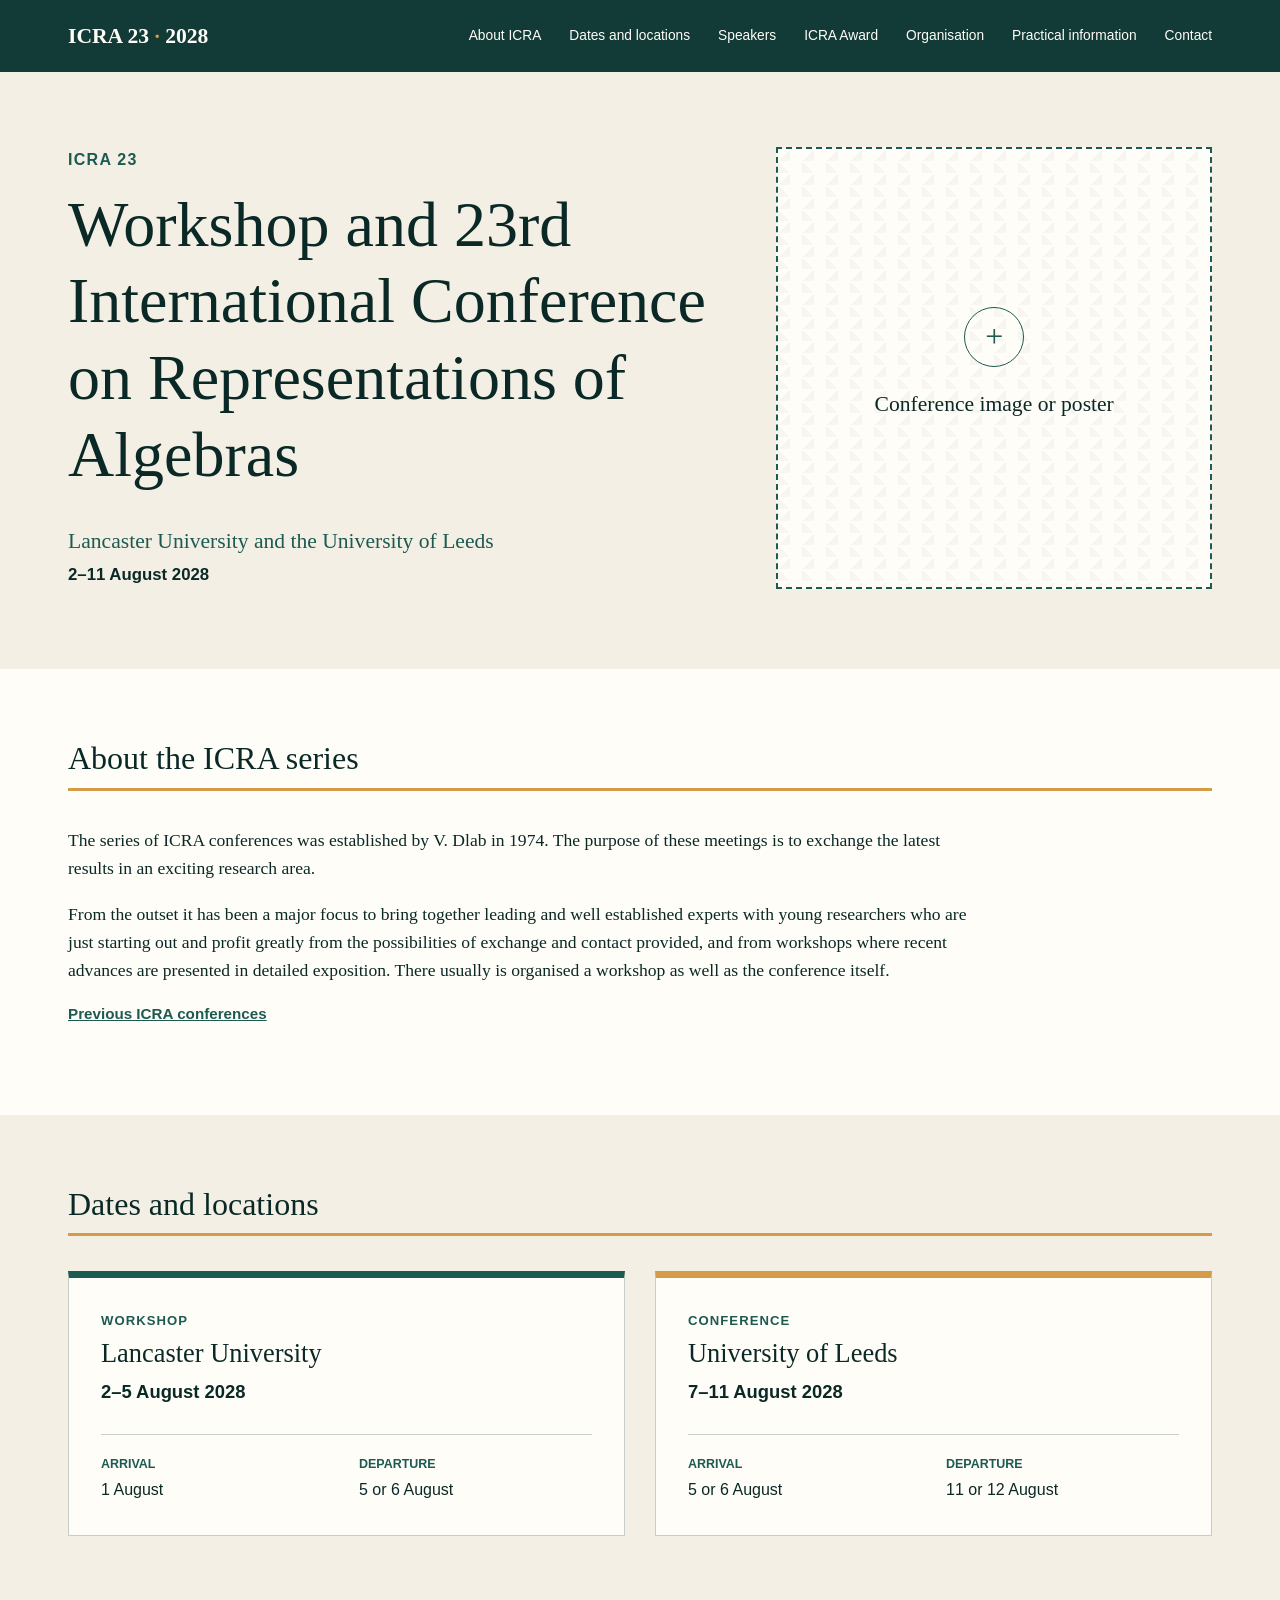
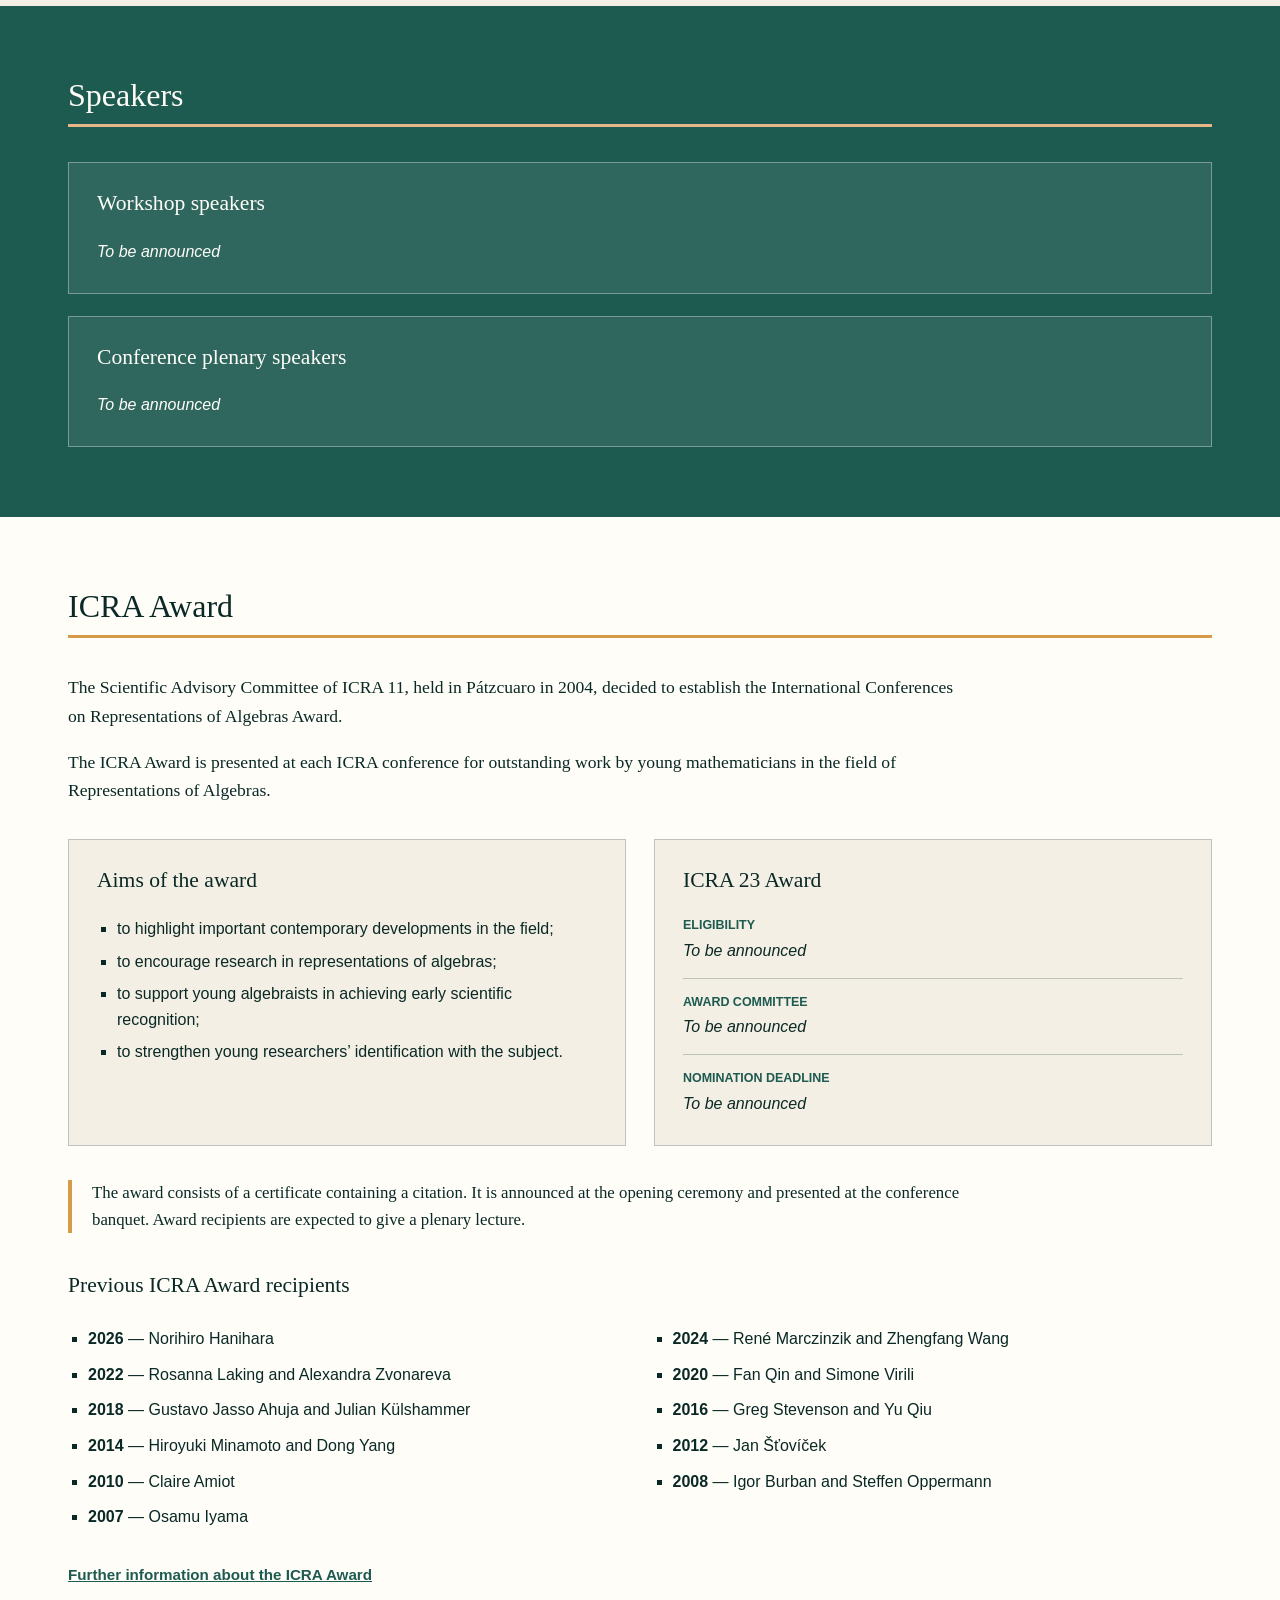
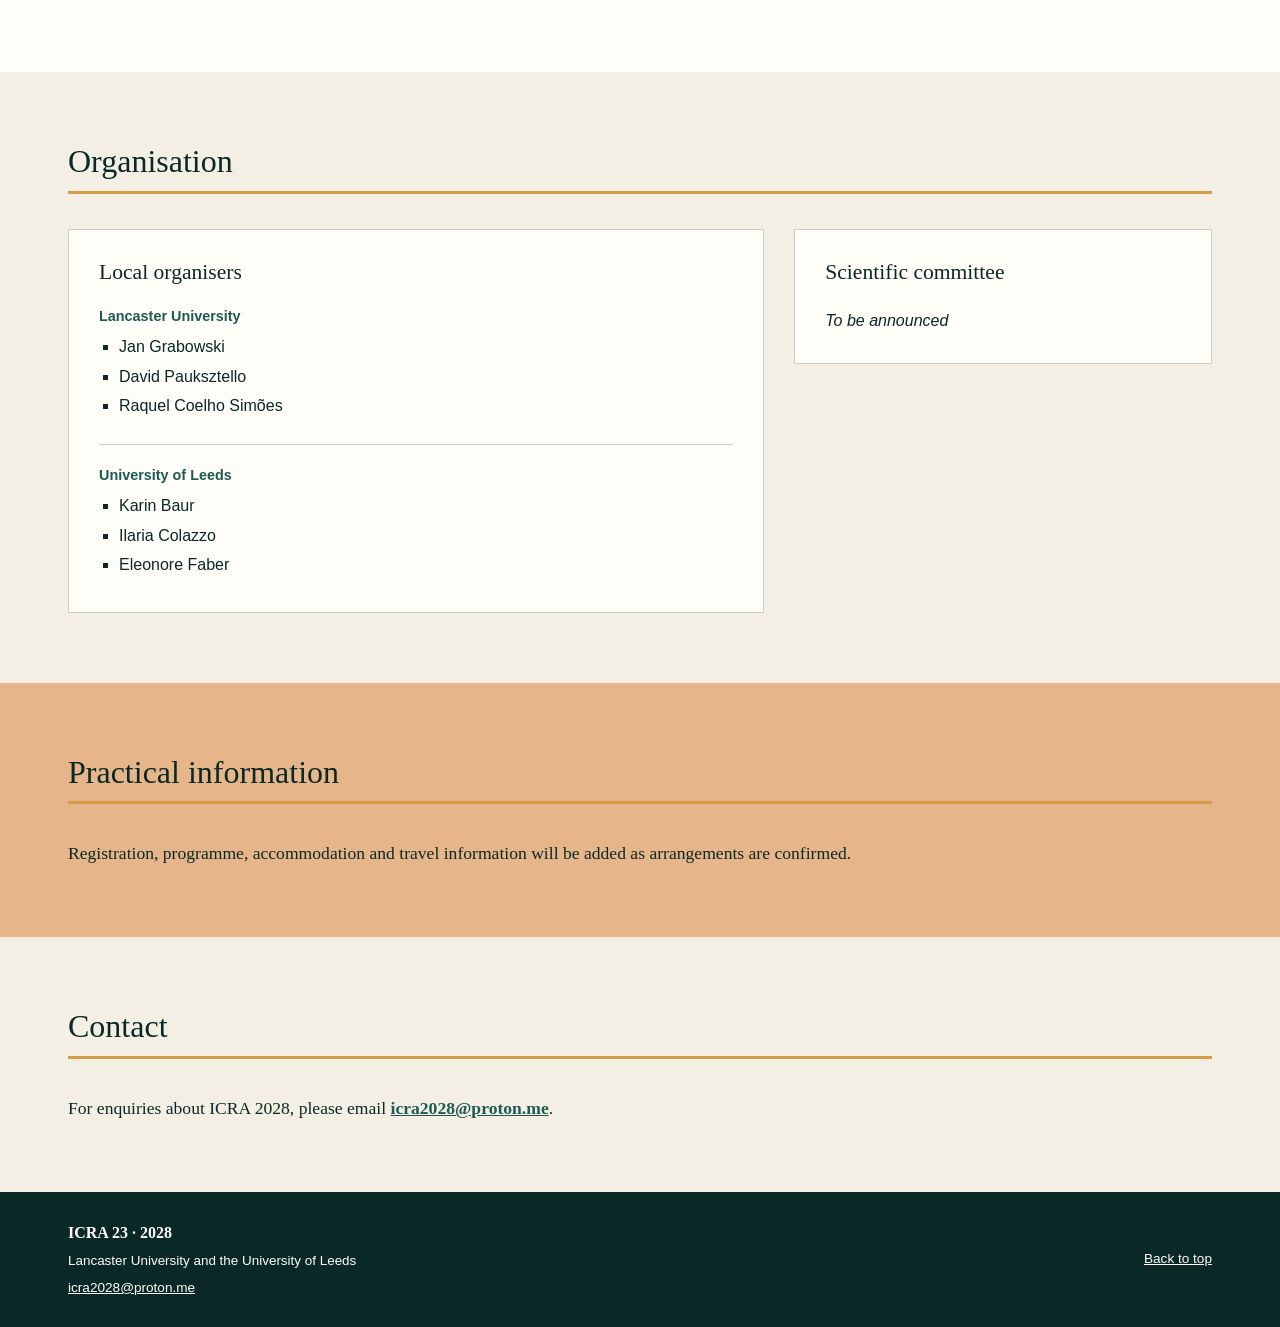
==== index.html @ 198f3982 "v01" ====
<!DOCTYPE html>
<html lang="en">
<head>
  <meta charset="UTF-8">
  <meta name="viewport" content="width=device-width, initial-scale=1.0">
  <meta
    name="description"
    content="The Workshop and 23rd International Conference on Representations of Algebras, Lancaster and Leeds, August 2028."
  >
  <title>ICRA 2028 | Lancaster and Leeds</title>
  <link rel="stylesheet" href="style.css">
</head>

<body id="top">
  <div id="header-placeholder"></div>

  <main>
    <section class="title-section" aria-labelledby="main-title">
      <div class="title-copy">
        <p class="conference-number">ICRA 23</p>
        <h1 id="main-title">
          Workshop and 23rd International Conference on Representations of Algebras
        </h1>
        <p class="title-place">
          Lancaster University and the University of Leeds
        </p>
        <p class="title-date">2&ndash;11 August 2028</p>
      </div>

      <!-- Conference image or poster. -->
      <div
        class="image-placeholder"
        role="img"
        aria-label="Placeholder for the conference image"
      >
        <div class="placeholder-symbol" aria-hidden="true">+</div>
        <p>Conference image or poster</p>
        <span></span>
      </div>
    </section>

    <section class="content-section about-section" id="about">
      <h2>About the ICRA series</h2>
      <div class="about-text">
        <p>
          The series of ICRA conferences was established by V. Dlab in 1974.
          The purpose of these meetings is to exchange the latest results in an
          exciting research area.
        </p>
        <p>
          From the outset it has been a major focus to bring together leading
          and well established experts with young researchers who are just
          starting out and profit greatly from the possibilities of exchange
          and contact provided, and from workshops where recent advances are
          presented in detailed exposition. There usually is organised a
          workshop as well as the conference itself.
        </p>
        <p class="previous-link">
          <a href="https://www.math.uni-bielefeld.de/birep/activities/icras/">
            Previous ICRA conferences
          </a>
        </p>
      </div>
    </section>

    <section class="content-section dates-section" id="dates">
      <h2>Dates and locations</h2>
      <div class="meeting-grid">
        <article class="meeting-card">
          <p class="meeting-type">Workshop</p>
          <h3>Lancaster University</h3>
          <p class="meeting-date">2&ndash;5 August 2028</p>
          <dl>
            <div>
              <dt>Arrival</dt>
              <dd>1 August</dd>
            </div>
            <div>
              <dt>Departure</dt>
              <dd>5 or 6 August</dd>
            </div>
          </dl>
        </article>

        <article class="meeting-card">
          <p class="meeting-type">Conference</p>
          <h3>University of Leeds</h3>
          <p class="meeting-date">7&ndash;11 August 2028</p>
          <dl>
            <div>
              <dt>Arrival</dt>
              <dd>5 or 6 August</dd>
            </div>
            <div>
              <dt>Departure</dt>
              <dd>11 or 12 August</dd>
            </div>
          </dl>
        </article>
      </div>
    </section>

    <section class="content-section speakers-section" id="speakers">
      <h2>Speakers</h2>
      <div class="simple-columns">
        <div>
          <h3>Workshop speakers</h3>
          <p class="to-come">To be announced</p>
        </div>
        <div>
          <h3>Conference plenary speakers</h3>
          <p class="to-come">To be announced</p>
        </div>
      </div>
    </section>

    <section class="content-section award-section" id="award">
      <h2>ICRA Award</h2>

      <div class="award-intro">
        <p>
          The Scientific Advisory Committee of ICRA 11, held in P&aacute;tzcuaro
          in 2004, decided to establish the International Conferences on
          Representations of Algebras Award.
        </p>
        <p>
          The ICRA Award is presented at each ICRA conference for outstanding
          work by young mathematicians in the field of Representations of
          Algebras.
        </p>
      </div>

      <div class="award-grid">
        <div class="award-block">
          <h3>Aims of the award</h3>
          <ul>
            <li>to highlight important contemporary developments in the field;</li>
            <li>to encourage research in representations of algebras;</li>
            <li>
              to support young algebraists in achieving early scientific recognition;
            </li>
            <li>
              to strengthen young researchers&rsquo; identification with the subject.
            </li>
          </ul>
        </div>

        <div class="award-block award-details">
          <h3>ICRA 23 Award</h3>
          <dl>
            <div>
              <dt>Eligibility</dt>
              <dd>To be announced</dd>
            </div>
            <div>
              <dt>Award Committee</dt>
              <dd>To be announced</dd>
            </div>
            <div>
              <dt>Nomination deadline</dt>
              <dd>To be announced</dd>
            </div>
          </dl>
        </div>
      </div>

      <p class="award-format">
        The award consists of a certificate containing a citation. It is
        announced at the opening ceremony and presented at the conference
        banquet. Award recipients are expected to give a plenary lecture.
      </p>

      <h3 class="recipients-heading">Previous ICRA Award recipients</h3>
      <ul class="recipient-list">
        <li>
          <strong>2026</strong> &mdash; Norihiro Hanihara</li>
        <li>
          <strong>2024</strong> &mdash; Ren&eacute; Marczinzik and Zhengfang Wang
        </li>
        <li>
          <strong>2022</strong> &mdash; Rosanna Laking and Alexandra Zvonareva
        </li>
        <li>
          <strong>2020</strong> &mdash; Fan Qin and Simone Virili
        </li>
        <li>
          <strong>2018</strong> &mdash; Gustavo Jasso Ahuja and Julian K&uuml;lshammer
        </li>
        <li>
          <strong>2016</strong> &mdash; Greg Stevenson and Yu Qiu
        </li>
        <li>
          <strong>2014</strong> &mdash; Hiroyuki Minamoto and Dong Yang
        </li>
        <li>
          <strong>2012</strong> &mdash; Jan &Scaron;&#357;ov&iacute;&#269;ek
        </li>
        <li><strong>2010</strong> &mdash; Claire Amiot</li>
        <li><strong>2008</strong> &mdash; Igor Burban and Steffen Oppermann</li>
        <li><strong>2007</strong> &mdash; Osamu Iyama</li>
      </ul>

      <p class="award-link">
        <a href="https://www.math.uni-bielefeld.de/birep/activities/icras/">
          Further information about the ICRA Award
        </a>
      </p>
    </section>

    <section class="content-section organisation-section" id="organisation">
      <h2>Organisation</h2>
      <div class="organisation-grid">
        <div class="local-organisers">
          <h3>Local organisers</h3>

          <div class="organiser-group">
            <h4>Lancaster University</h4>
            <ul>
              <li>Jan Grabowski</li>
              <li>David Pauksztello</li>
              <li>Raquel Coelho Sim&otilde;es</li>
            </ul>
          </div>

          <div class="organiser-group">
            <h4>University of Leeds</h4>
            <ul>
              <li>Karin Baur</li>
              <li>Ilaria Colazzo</li>
              <li>Eleonore Faber</li>
            </ul>
          </div>
        </div>

        <!-- Replace this paragraph with the committee list when confirmed. -->
        <div class="scientific-committee">
          <h3>Scientific committee</h3>
          <p class="to-come">To be announced</p>
        </div>
      </div>
    </section>

    <section class="content-section practical-section" id="practical">
      <h2>Practical information</h2>
      <p>
        Registration, programme, accommodation and travel information will be
        added as arrangements are confirmed.
      </p>
    </section>

    <section class="content-section contact-section" id="contact">
      <h2>Contact</h2>
      <p>
        For enquiries about ICRA 2028, please email
        <a href="mailto:icra2028@proton.me">icra2028@proton.me</a>.
      </p>
    </section>
  </main>

  <div id="footer-placeholder"></div>

  <script>
    async function loadFragment(elementId, fileName) {
      const response = await fetch(fileName);
      if (!response.ok) {
        throw new Error(`Could not load ${fileName}`);
      }
      document.getElementById(elementId).innerHTML = await response.text();
    }

    Promise.all([
      loadFragment("header-placeholder", "header.html"),
      loadFragment("footer-placeholder", "footer.html")
    ]).catch((error) => console.error(error));
  </script>
</body>
</html>
---- style.css ----
:root {
  --ink: #123a36;
  --ink-deep: #0a2926;
  --jade: #1d5a50;
  --sage: #9ab7a5;
  --cream: #f4efe4;
  --paper: #fffdf8;
  --gold: #d49b48;
  --peach: #e7b58a;
  --line: rgba(18, 58, 54, 0.24);
  --serif: Georgia, "Times New Roman", serif;
  --sans: Arial, Helvetica, sans-serif;
}

* {
  box-sizing: border-box;
}

html {
  scroll-behavior: smooth;
}

body {
  background: var(--cream);
  color: var(--ink-deep);
  font-family: var(--sans);
  line-height: 1.6;
  margin: 0;
}

a {
  color: var(--jade);
}

.conference-header {
  background: var(--ink);
  color: var(--paper);
}

#header-placeholder {
  position: sticky;
  top: 0;
  z-index: 1000;
}

.header-inner {
  align-items: center;
  display: flex;
  gap: 42px;
  justify-content: space-between;
  margin: 0 auto;
  max-width: 1200px;
  min-height: 72px;
  padding: 14px 28px;
}

.site-name {
  color: var(--paper);
  flex: 0 0 auto;
  font-family: var(--serif);
  font-size: 1.35rem;
  font-weight: bold;
  text-decoration: none;
}

.site-name span {
  color: var(--gold);
}

nav {
  display: flex;
  flex-wrap: wrap;
  gap: 10px 28px;
  justify-content: flex-end;
}

nav a {
  color: var(--paper);
  font-size: 0.86rem;
  text-decoration: none;
}

nav a:hover,
nav a:focus-visible {
  text-decoration: underline;
}

.title-section {
  display: grid;
  gap: 55px;
  grid-template-columns: minmax(0, 1.2fr) minmax(310px, 0.8fr);
  margin: 0 auto;
  max-width: 1200px;
  padding: 75px 28px 80px;
}

.title-copy {
  align-self: center;
}

.conference-number {
  color: var(--jade);
  font-size: 1rem;
  font-weight: bold;
  letter-spacing: 0.08em;
  margin: 0 0 14px;
  text-transform: uppercase;
}

h1,
h2,
h3,
h4 {
  line-height: 1.2;
}

h1 {
  color: var(--ink-deep);
  font-family: var(--serif);
  font-size: clamp(2.5rem, 5vw, 4.2rem);
  font-weight: normal;
  margin: 0;
  max-width: 760px;
}

.title-place {
  color: var(--jade);
  font-family: var(--serif);
  font-size: 1.35rem;
  margin: 30px 0 4px;
}

.title-date {
  font-size: 1.05rem;
  font-weight: bold;
  margin: 0;
}

.image-placeholder {
  align-items: center;
  background:
    linear-gradient(45deg, rgba(18, 58, 54, 0.035) 25%, transparent 25%),
    linear-gradient(-45deg, rgba(18, 58, 54, 0.035) 25%, transparent 25%),
    var(--paper);
  background-position: 0 0, 12px 12px;
  background-size: 24px 24px;
  border: 2px dashed var(--jade);
  display: flex;
  flex-direction: column;
  justify-content: center;
  min-height: 360px;
  padding: 35px;
  text-align: center;
}

.placeholder-symbol {
  align-items: center;
  border: 1px solid var(--jade);
  border-radius: 50%;
  color: var(--jade);
  display: flex;
  font-family: var(--serif);
  font-size: 2rem;
  height: 60px;
  justify-content: center;
  margin-bottom: 20px;
  width: 60px;
}

.image-placeholder p {
  font-family: var(--serif);
  font-size: 1.35rem;
  margin: 0 0 8px;
}

.image-placeholder span {
  color: var(--jade);
  font-size: 0.85rem;
  max-width: 280px;
}

.content-section {
  margin: 0 auto;
  max-width: 1200px;
  padding: 70px 28px;
  scroll-margin-top: 120px;
}

.content-section > h2 {
  border-bottom: 3px solid var(--gold);
  color: var(--ink-deep);
  font-family: var(--serif);
  font-size: 2rem;
  font-weight: normal;
  margin: 0 0 35px;
  padding-bottom: 10px;
}

.about-section,
.award-section {
  background: var(--paper);
  max-width: none;
  padding-left: max(28px, calc((100vw - 1144px) / 2));
  padding-right: max(28px, calc((100vw - 1144px) / 2));
}

.about-text,
.award-intro {
  font-family: var(--serif);
  font-size: 1.1rem;
  max-width: 900px;
}

.about-text p,
.award-intro p {
  margin: 0 0 18px;
}

.previous-link,
.award-link {
  font-family: var(--sans);
  font-size: 0.95rem;
  font-weight: bold;
  margin-top: 28px;
}

.meeting-grid,
.organisation-grid {
  display: grid;
  gap: 30px;
  grid-template-columns: 1fr 1fr;
}

.meeting-card {
  background: var(--paper);
  border: 1px solid var(--line);
  border-top: 7px solid var(--jade);
  padding: 32px;
}

.meeting-card:nth-child(2) {
  border-top-color: var(--gold);
}

.meeting-type {
  color: var(--jade);
  font-size: 0.82rem;
  font-weight: bold;
  letter-spacing: 0.08em;
  margin: 0 0 7px;
  text-transform: uppercase;
}

.meeting-card h3 {
  font-family: var(--serif);
  font-size: 1.65rem;
  font-weight: normal;
  margin: 0 0 7px;
}

.meeting-date {
  font-size: 1.15rem;
  font-weight: bold;
  margin: 0 0 28px;
}

.meeting-card dl {
  border-top: 1px solid var(--line);
  display: grid;
  gap: 25px;
  grid-template-columns: 1fr 1fr;
  margin: 0;
  padding-top: 20px;
}

.meeting-card dt,
.award-details dt {
  color: var(--jade);
  font-size: 0.78rem;
  font-weight: bold;
  text-transform: uppercase;
}

.meeting-card dd,
.award-details dd {
  margin: 2px 0 0;
}

.speakers-section {
  background: var(--jade);
  color: var(--paper);
  max-width: none;
  padding-left: max(28px, calc((100vw - 1144px) / 2));
  padding-right: max(28px, calc((100vw - 1144px) / 2));
}

.speakers-section > h2 {
  border-color: var(--peach);
  color: var(--paper);
}

.simple-columns {
  display: grid;
  gap: 22px;
  grid-template-columns: 1fr;
}

.simple-columns > div {
  background: rgba(255, 253, 248, 0.08);
  border: 1px solid rgba(255, 253, 248, 0.35);
  padding: 28px;
}

.simple-columns h3,
.organisation-grid h3,
.award-block h3,
.recipients-heading {
  font-family: var(--serif);
  font-size: 1.35rem;
  font-weight: normal;
  margin: 0 0 22px;
}

.to-come {
  font-style: italic;
  margin: 0;
}

.award-grid {
  display: grid;
  gap: 28px;
  grid-template-columns: 1fr 1fr;
  margin-top: 35px;
}

.award-block {
  background: var(--cream);
  border: 1px solid var(--line);
  padding: 28px;
}

.award-block ul {
  list-style: square;
  margin: 0;
  padding-left: 20px;
}

.award-block li {
  margin: 7px 0;
}

.award-details dl {
  margin: 0;
}

.award-details dl > div + div {
  border-top: 1px solid var(--line);
  margin-top: 14px;
  padding-top: 14px;
}

.award-details dd {
  font-style: italic;
}

.award-format {
  border-left: 4px solid var(--gold);
  font-family: var(--serif);
  font-size: 1.05rem;
  margin: 34px 0;
  max-width: 900px;
  padding-left: 20px;
}

.recipients-heading {
  margin-top: 40px;
}

.recipient-list {
  column-gap: 45px;
  display: grid;
  grid-template-columns: 1fr 1fr;
  list-style: square;
  margin: 0;
  padding-left: 20px;
}

.recipient-list li {
  margin: 5px 0;
}

.organisation-grid {
  align-items: start;
  grid-template-columns: 1.25fr 0.75fr;
}

.organisation-grid > div {
  background: var(--paper);
  border: 1px solid var(--line);
  padding: 30px;
}

.organiser-group + .organiser-group {
  border-top: 1px solid var(--line);
  margin-top: 25px;
  padding-top: 22px;
}

.organiser-group h4 {
  color: var(--jade);
  font-size: 0.9rem;
  margin: 0 0 9px;
}

.organiser-group ul {
  list-style: square;
  margin: 0;
  padding-left: 20px;
}

.organiser-group li {
  margin: 4px 0;
}

.practical-section {
  background: var(--peach);
  max-width: none;
  padding-left: max(28px, calc((100vw - 1144px) / 2));
  padding-right: max(28px, calc((100vw - 1144px) / 2));
}

.practical-section p,
.contact-section p {
  font-family: var(--serif);
  font-size: 1.1rem;
  margin: 0;
  max-width: 800px;
}

.contact-section {
  background: var(--cream);
  max-width: none;
  padding-left: max(28px, calc((100vw - 1144px) / 2));
  padding-right: max(28px, calc((100vw - 1144px) / 2));
}

.contact-section a {
  font-weight: bold;
}

footer {
  align-items: center;
  background: var(--ink-deep);
  color: var(--paper);
  display: flex;
  justify-content: space-between;
  min-height: 120px;
  padding: 28px max(28px, calc((100vw - 1144px) / 2));
}

footer strong {
  font-family: var(--serif);
}

footer p {
  font-size: 0.84rem;
  margin: 5px 0 0;
}

footer a {
  color: var(--paper);
  font-size: 0.85rem;
}

@media (max-width: 900px) {
  .header-inner {
    align-items: flex-start;
    flex-direction: column;
    gap: 12px;
  }

  nav {
    justify-content: flex-start;
  }

  .title-section {
    gap: 38px;
    grid-template-columns: 1fr;
  }

  .image-placeholder {
    min-height: 280px;
  }
}

@media (max-width: 680px) {
  .header-inner {
    padding: 18px 20px;
  }

  nav {
    display: flex;
    flex-wrap: nowrap;
    gap: 18px;
    overflow-x: auto;
    padding-bottom: 4px;
    width: 100%;
  }

  nav a {
    white-space: nowrap;
  }

  .title-section {
    padding: 50px 20px 55px;
  }

  h1 {
    font-size: 2.45rem;
  }

  .content-section,
  .about-section,
  .speakers-section,
  .award-section,
  .practical-section,
  .contact-section {
    padding: 55px 20px;
  }

  .meeting-grid,
  .simple-columns,
  .organisation-grid,
  .award-grid,
  .recipient-list {
    grid-template-columns: 1fr;
  }

  .meeting-card {
    padding: 25px;
  }

  .meeting-card dl {
    grid-template-columns: 1fr;
  }

  footer {
    align-items: flex-start;
    flex-direction: column;
    gap: 22px;
    padding: 28px 20px;
  }
}

@media (prefers-reduced-motion: reduce) {
  html {
    scroll-behavior: auto;
  }
}
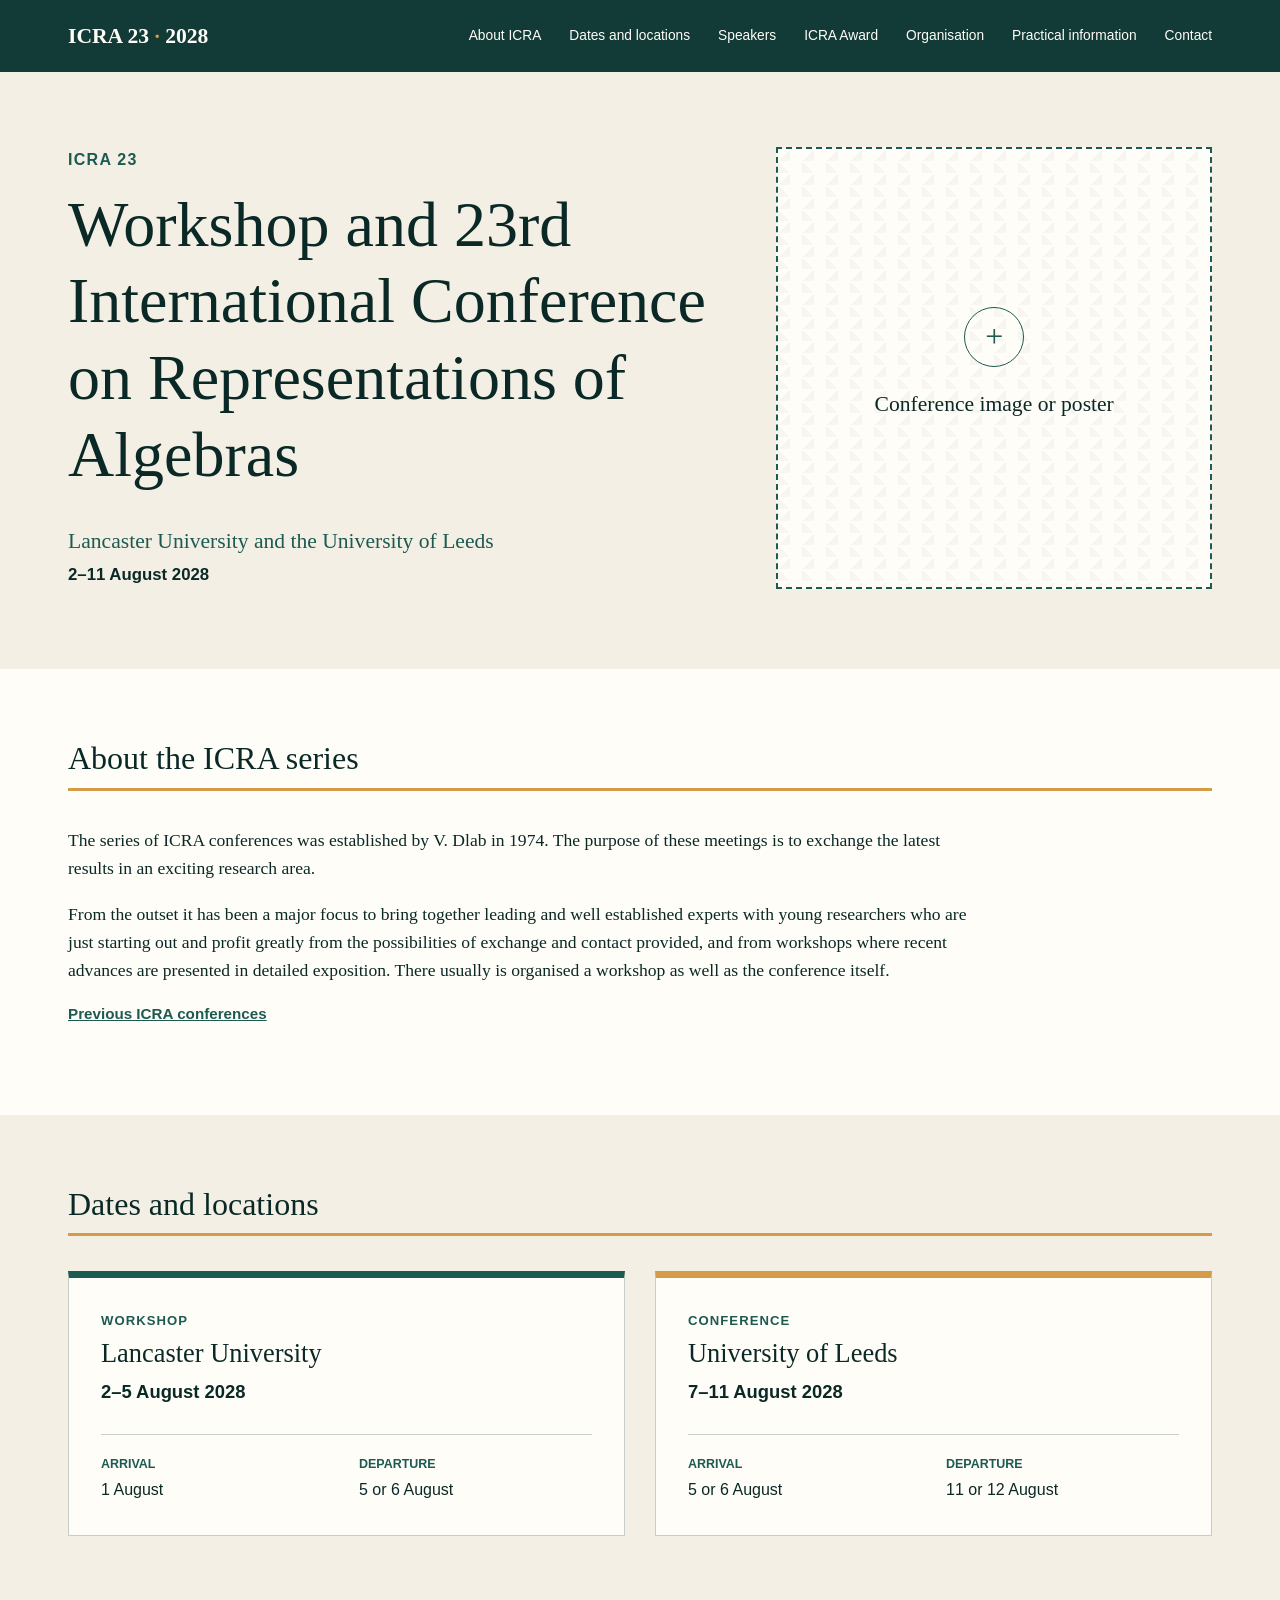
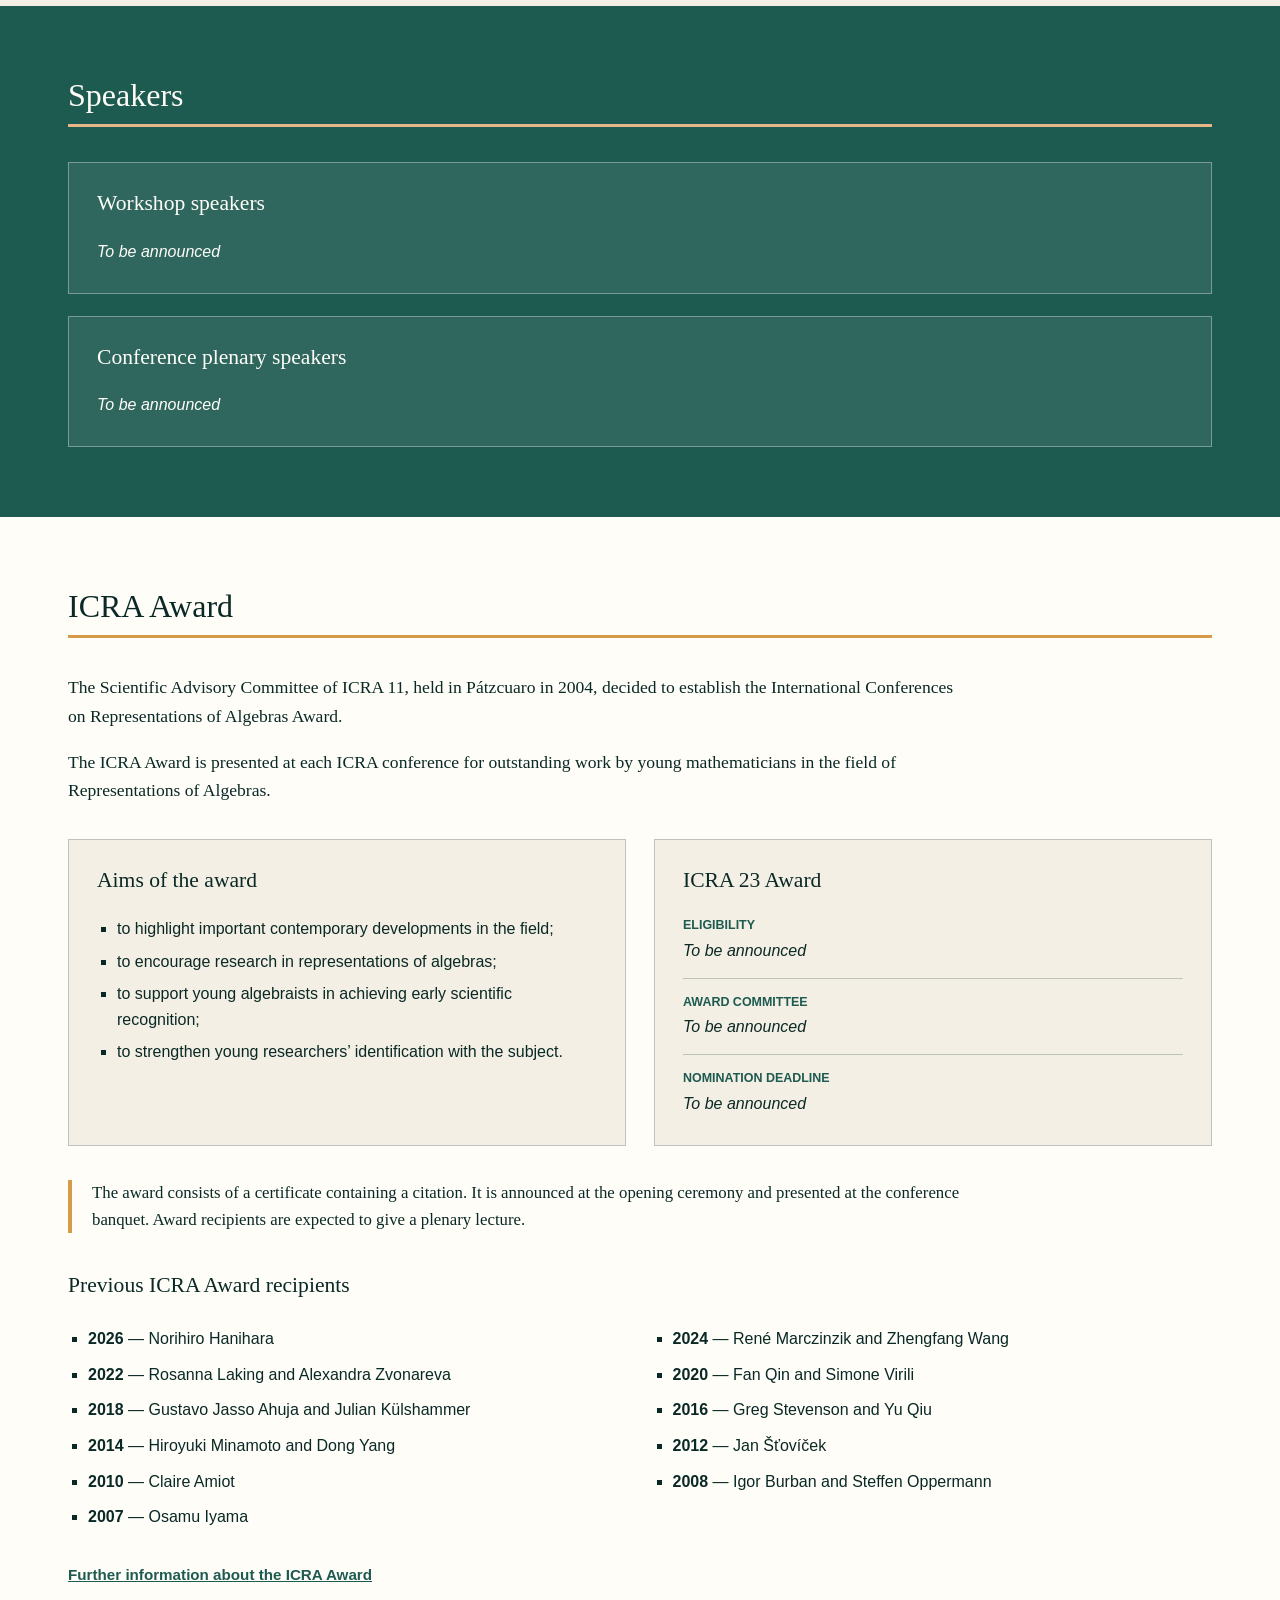
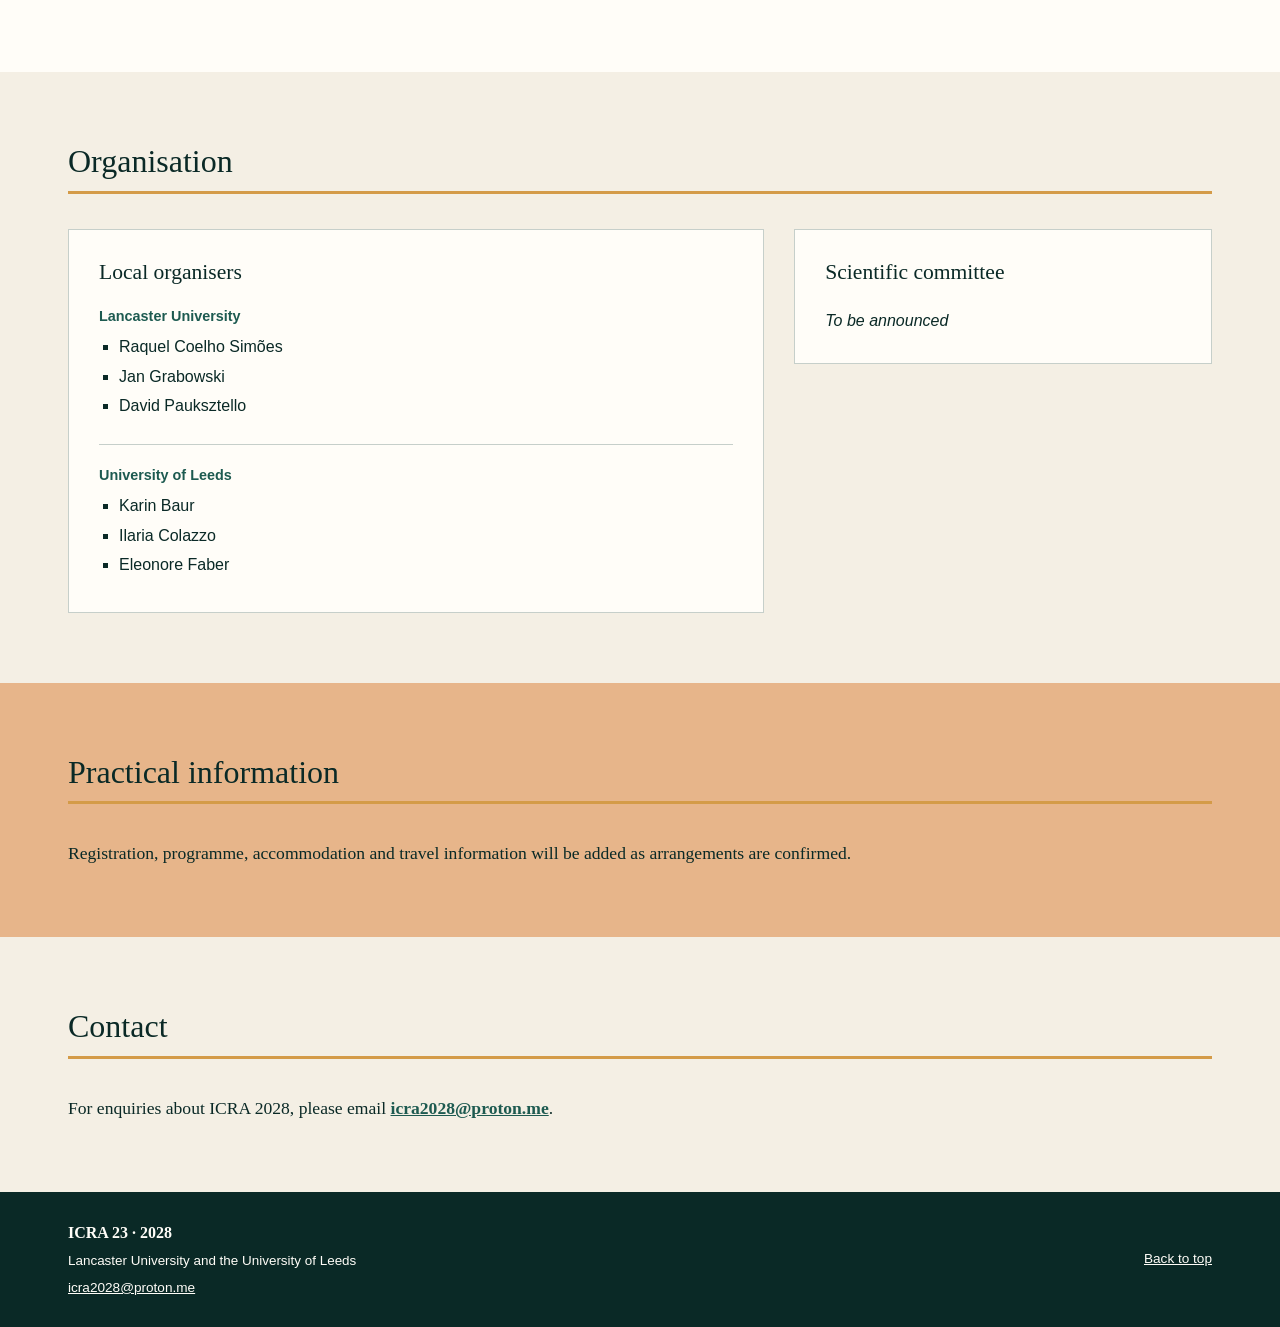
==== commit 8e247922: "fixed alphabetical order organisers" ====
--- a/index.html
+++ b/index.html
@@ -216,9 +216,9 @@
           <div class="organiser-group">
             <h4>Lancaster University</h4>
             <ul>
+              <li>Raquel Coelho Sim&otilde;es</li>
               <li>Jan Grabowski</li>
               <li>David Pauksztello</li>
-              <li>Raquel Coelho Sim&otilde;es</li>
             </ul>
           </div>
 
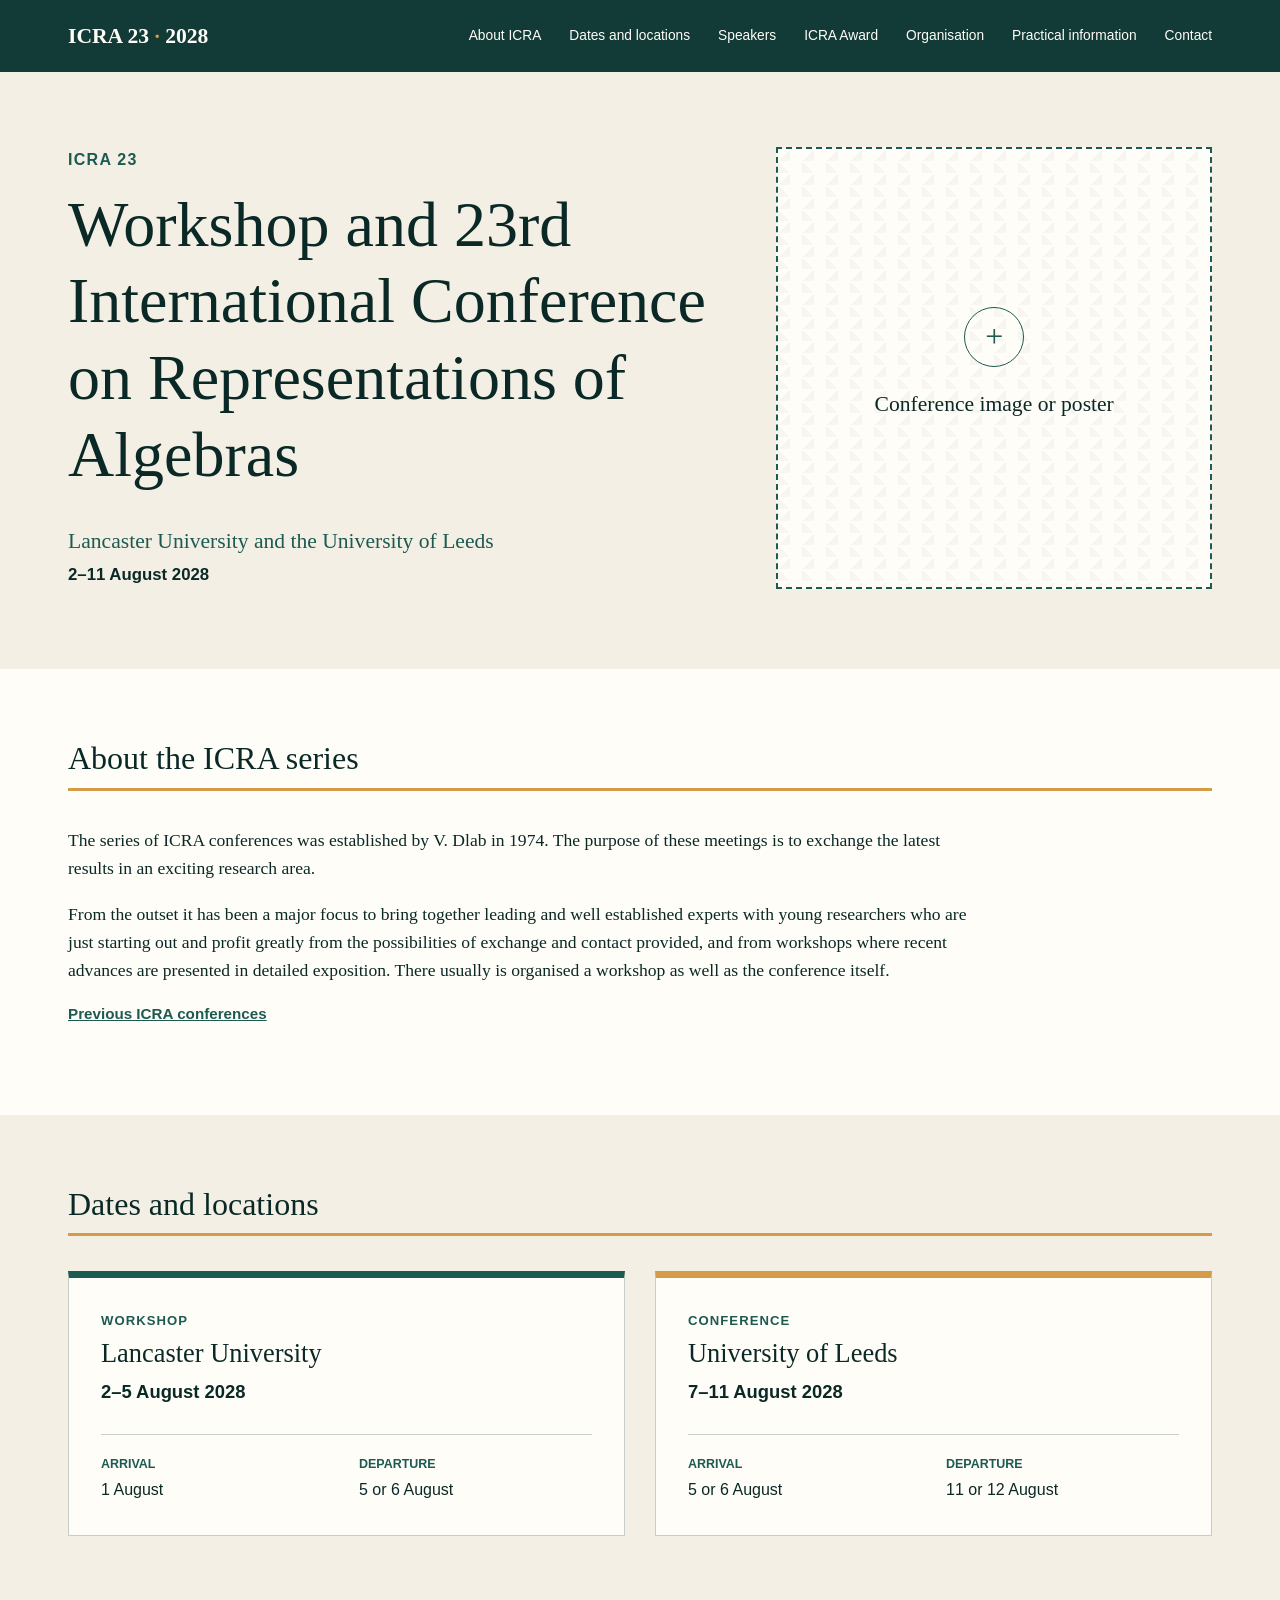
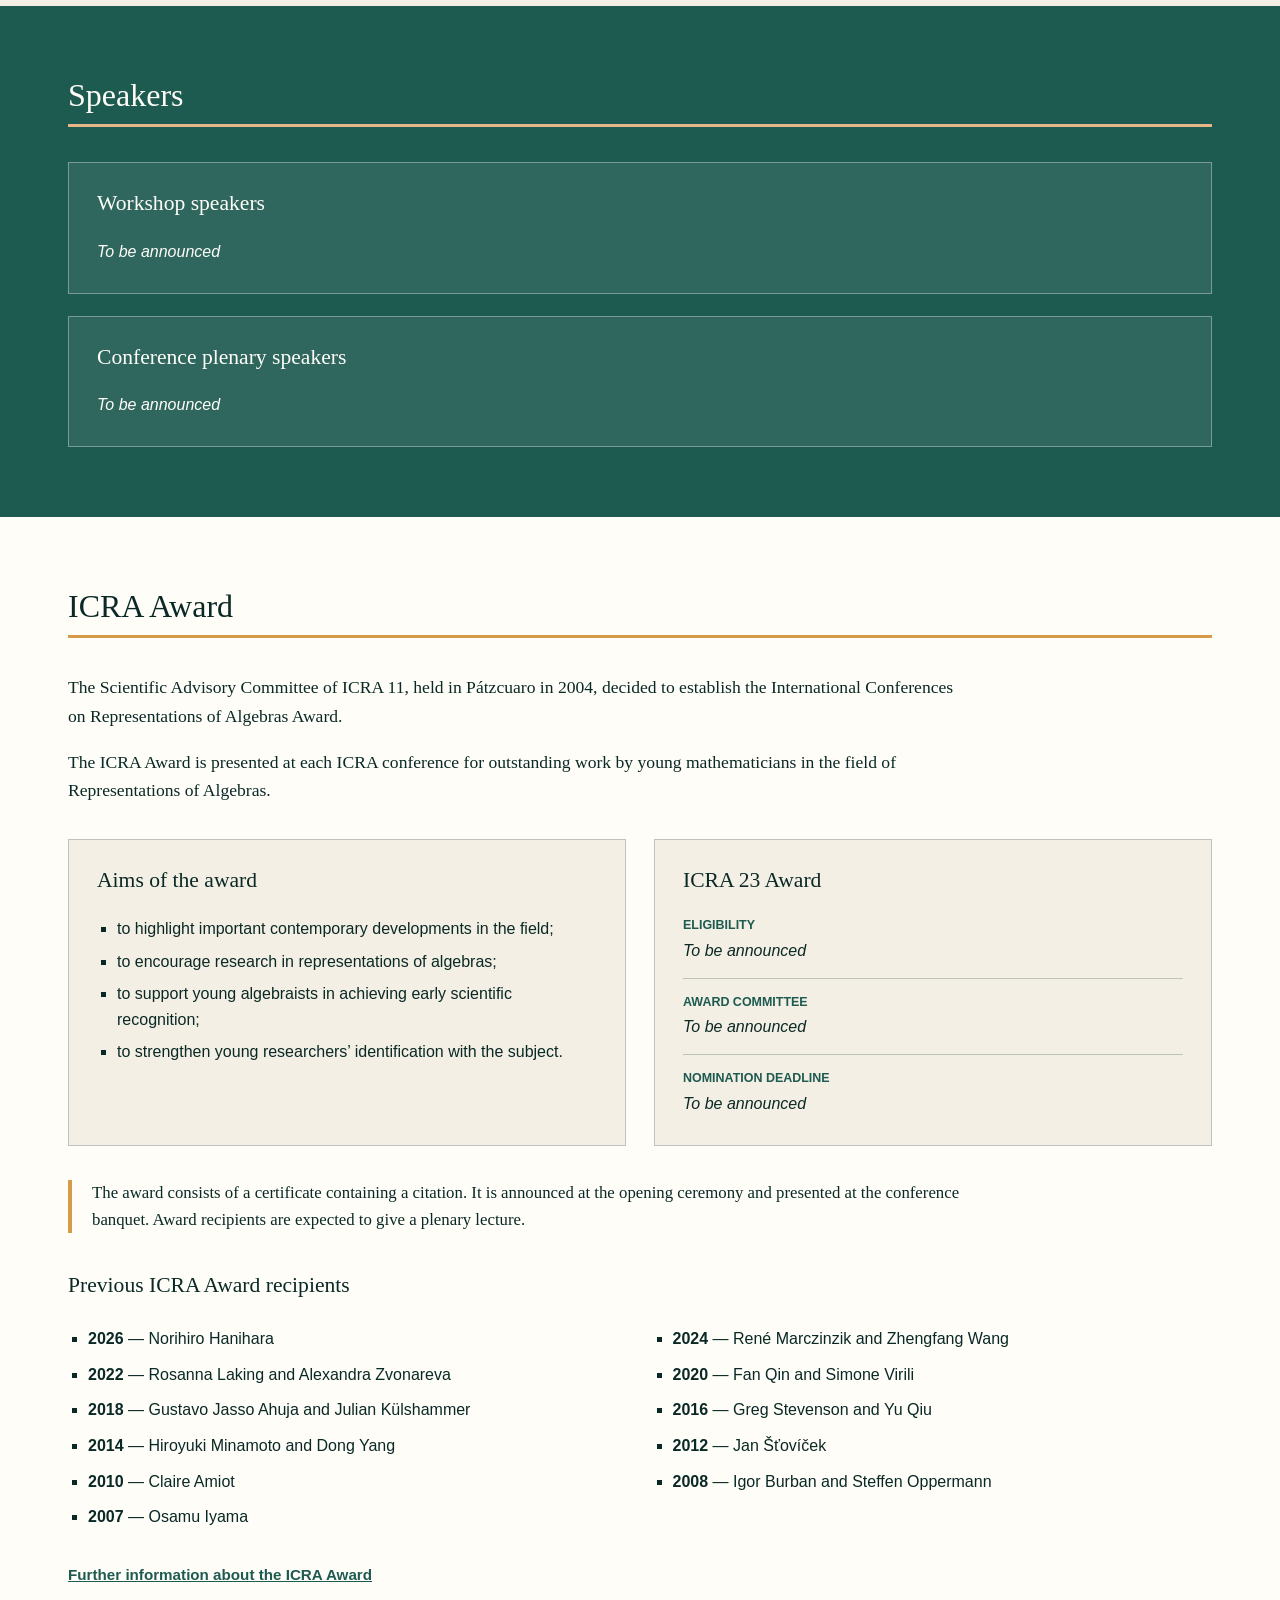
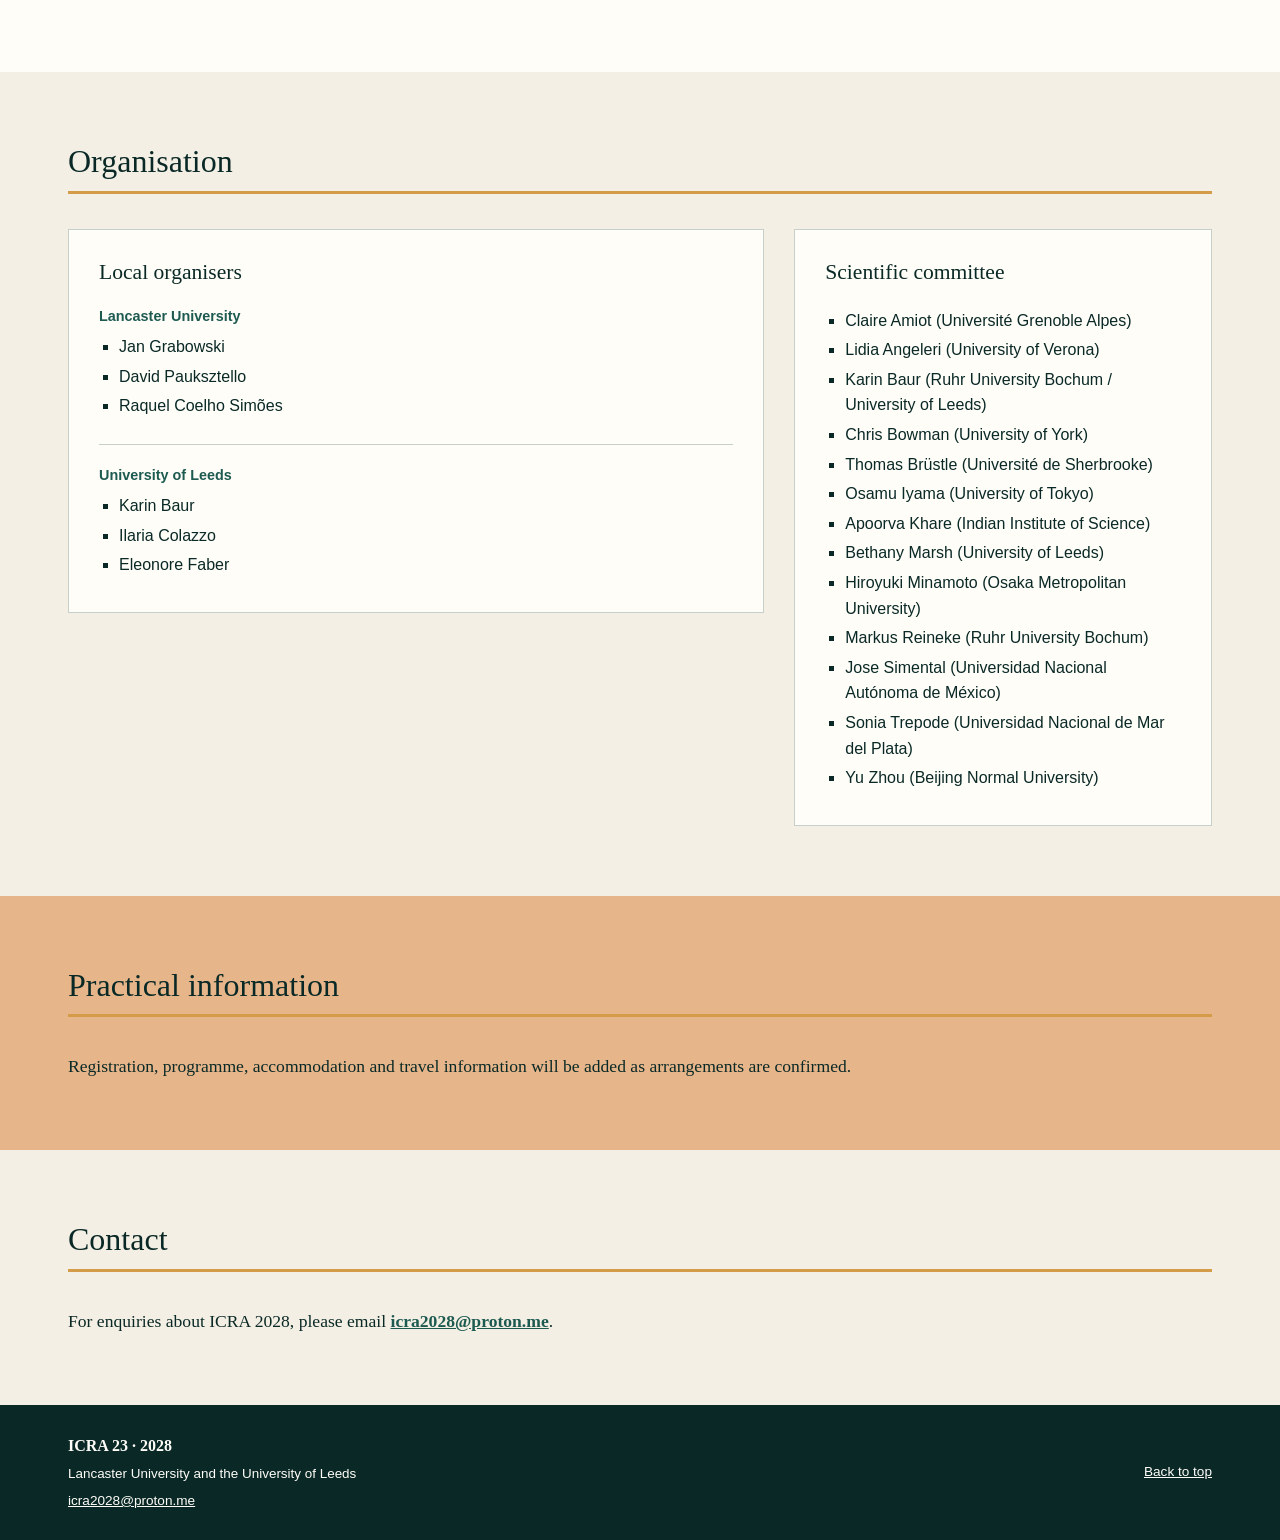
==== commit 75fbe55c: "scientific committee" ====
--- a/index.html
+++ b/index.html
@@ -216,9 +216,9 @@
           <div class="organiser-group">
             <h4>Lancaster University</h4>
             <ul>
-              <li>Raquel Coelho Sim&otilde;es</li>
               <li>Jan Grabowski</li>
               <li>David Pauksztello</li>
+              <li>Raquel Coelho Sim&otilde;es</li>
             </ul>
           </div>
 
@@ -232,10 +232,23 @@
           </div>
         </div>
 
-        <!-- Replace this paragraph with the committee list when confirmed. -->
         <div class="scientific-committee">
           <h3>Scientific committee</h3>
-          <p class="to-come">To be announced</p>
+          <ul>
+            <li>Claire Amiot (Universit&eacute; Grenoble Alpes)</li>
+            <li>Lidia Angeleri (University of Verona)</li>
+            <li>Karin Baur (Ruhr University Bochum / University of Leeds)</li>
+            <li>Chris Bowman (University of York)</li>
+            <li>Thomas Br&uuml;stle (Universit&eacute; de Sherbrooke)</li>
+            <li>Osamu Iyama (University of Tokyo)</li>
+            <li>Apoorva Khare (Indian Institute of Science)</li>
+            <li>Bethany Marsh (University of Leeds)</li>
+            <li>Hiroyuki Minamoto (Osaka Metropolitan University)</li>
+            <li>Markus Reineke (Ruhr University Bochum)</li>
+            <li>Jose Simental (Universidad Nacional Aut&oacute;noma de M&eacute;xico)</li>
+            <li>Sonia Trepode (Universidad Nacional de Mar del Plata)</li>
+            <li>Yu Zhou (Beijing Normal University)</li>
+          </ul>
         </div>
       </div>
     </section>
--- a/style.css
+++ b/style.css
@@ -412,13 +412,15 @@
   margin: 0 0 9px;
 }
 
-.organiser-group ul {
+.organiser-group ul,
+.scientific-committee ul {
   list-style: square;
   margin: 0;
   padding-left: 20px;
 }
 
-.organiser-group li {
+.organiser-group li,
+.scientific-committee li {
   margin: 4px 0;
 }
 
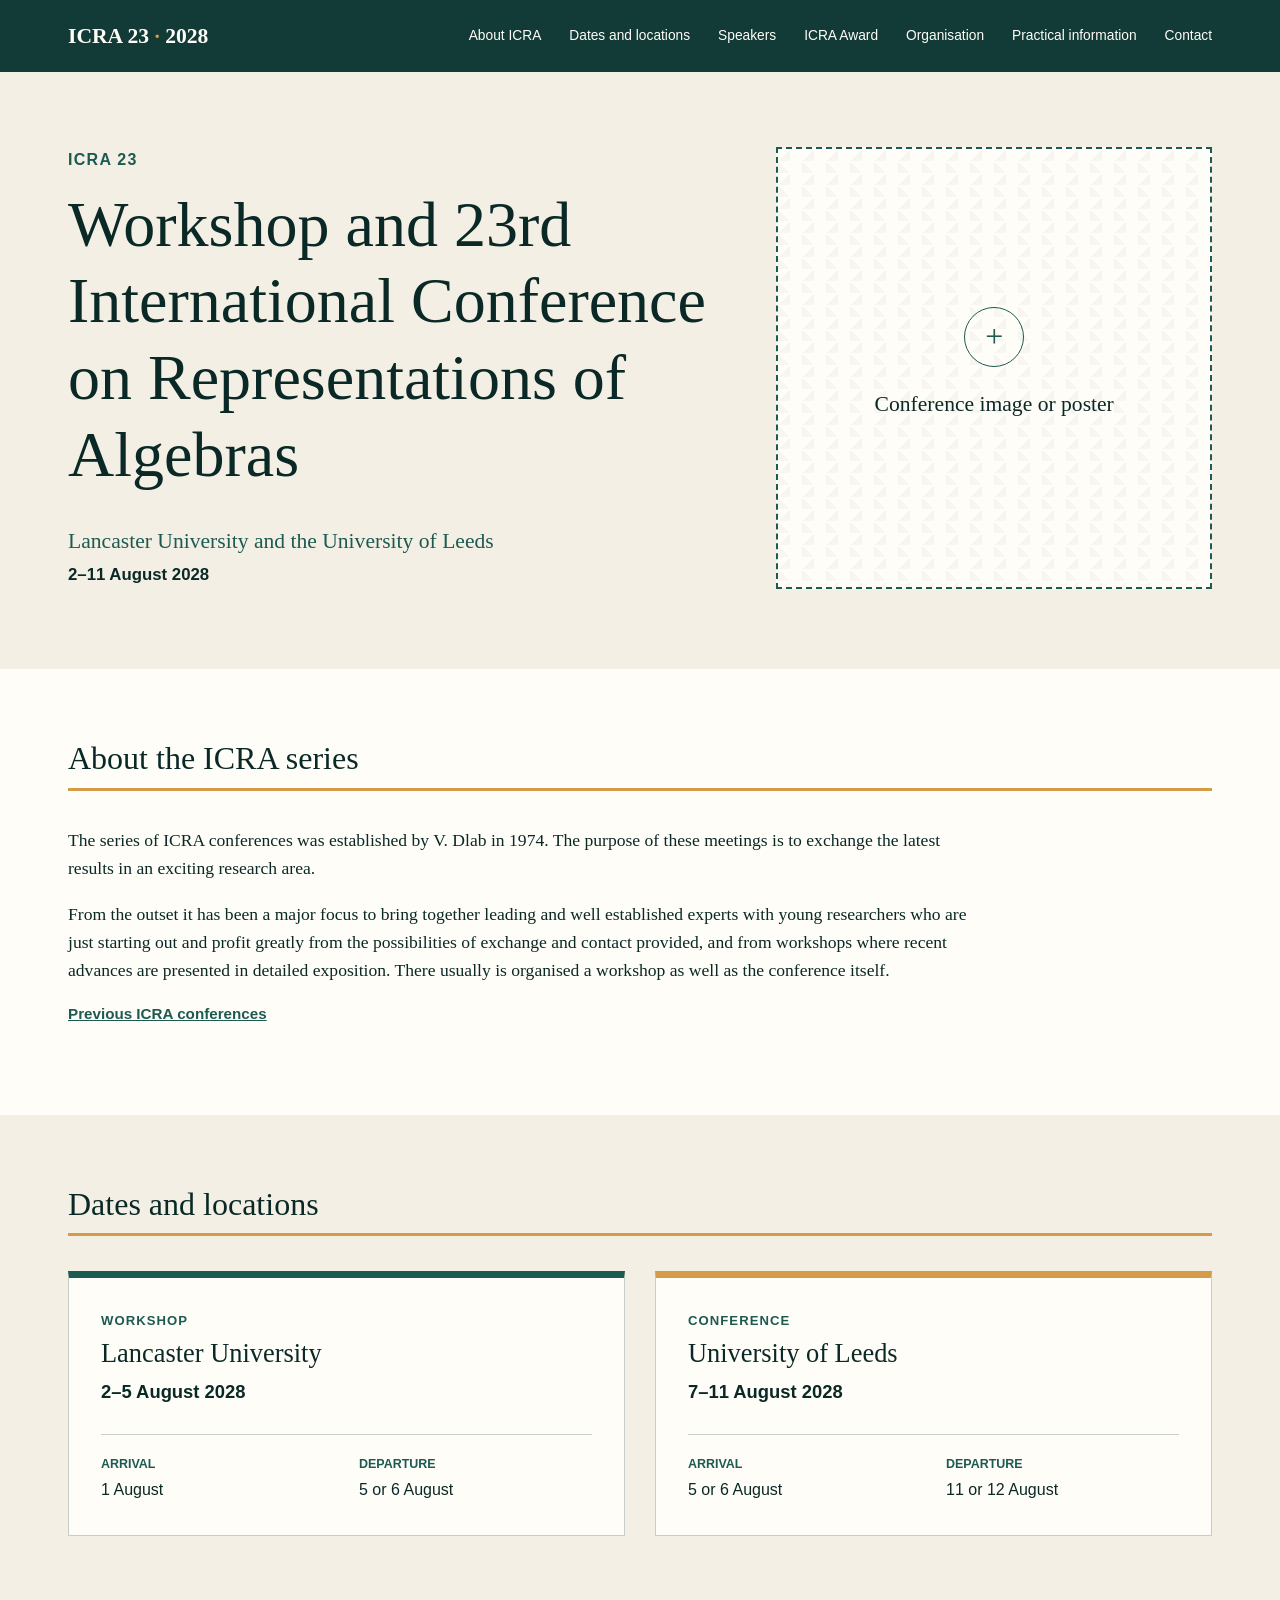
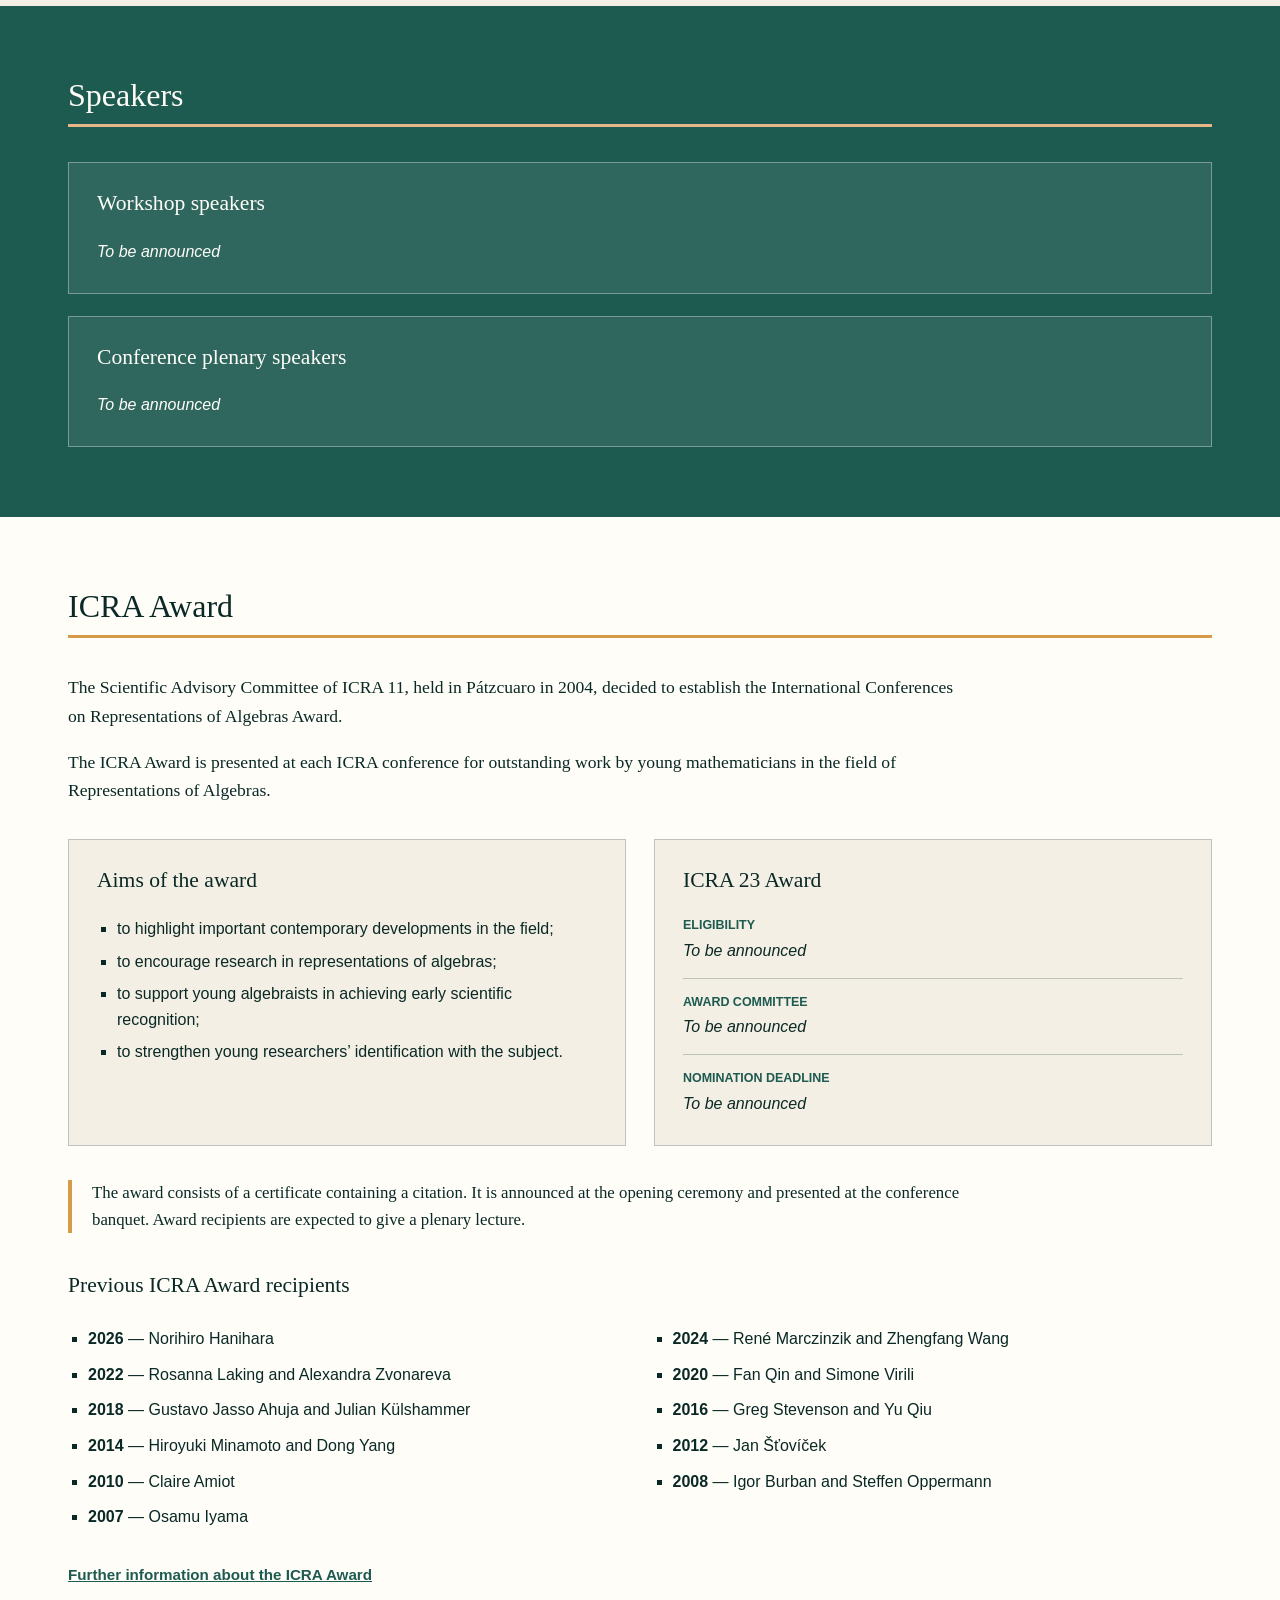
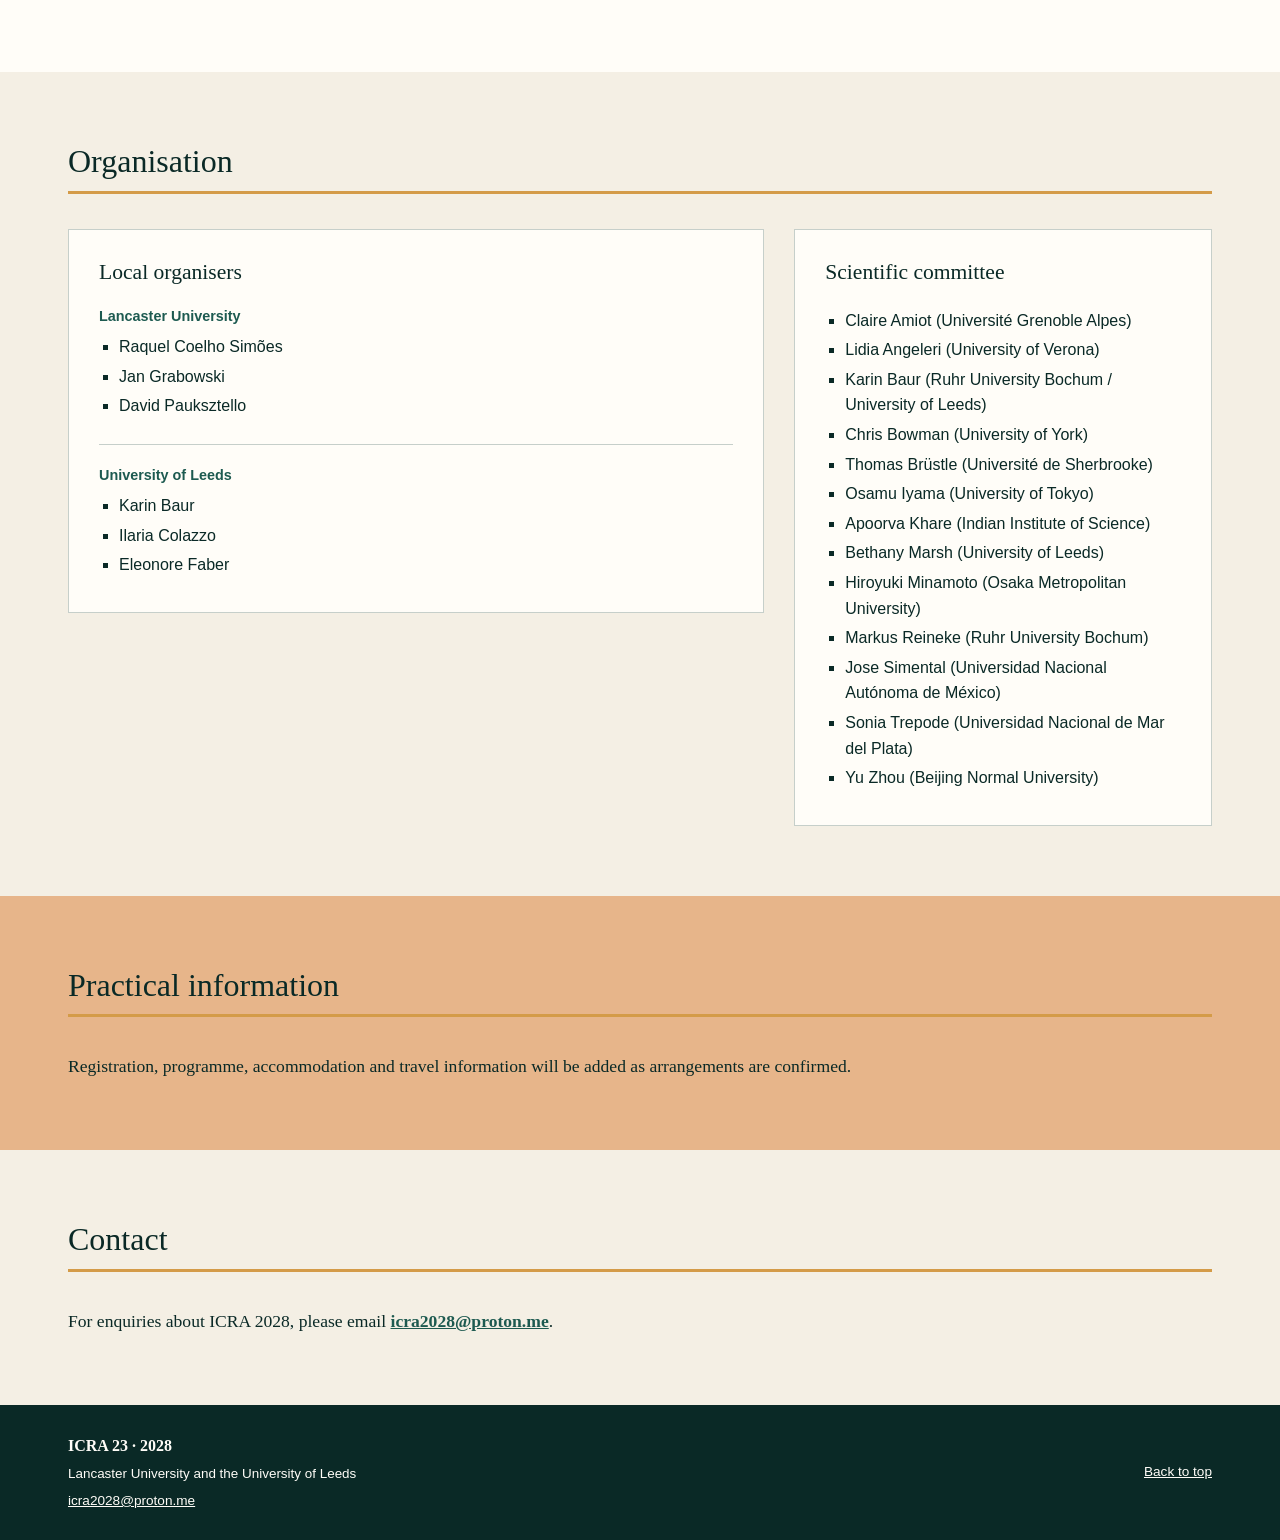
==== commit 43265dfb: "Merge remote-tracking branch 'origin/main'" ====
--- a/index.html
+++ b/index.html
@@ -216,9 +216,9 @@
           <div class="organiser-group">
             <h4>Lancaster University</h4>
             <ul>
+              <li>Raquel Coelho Sim&otilde;es</li>
               <li>Jan Grabowski</li>
               <li>David Pauksztello</li>
-              <li>Raquel Coelho Sim&otilde;es</li>
             </ul>
           </div>
 
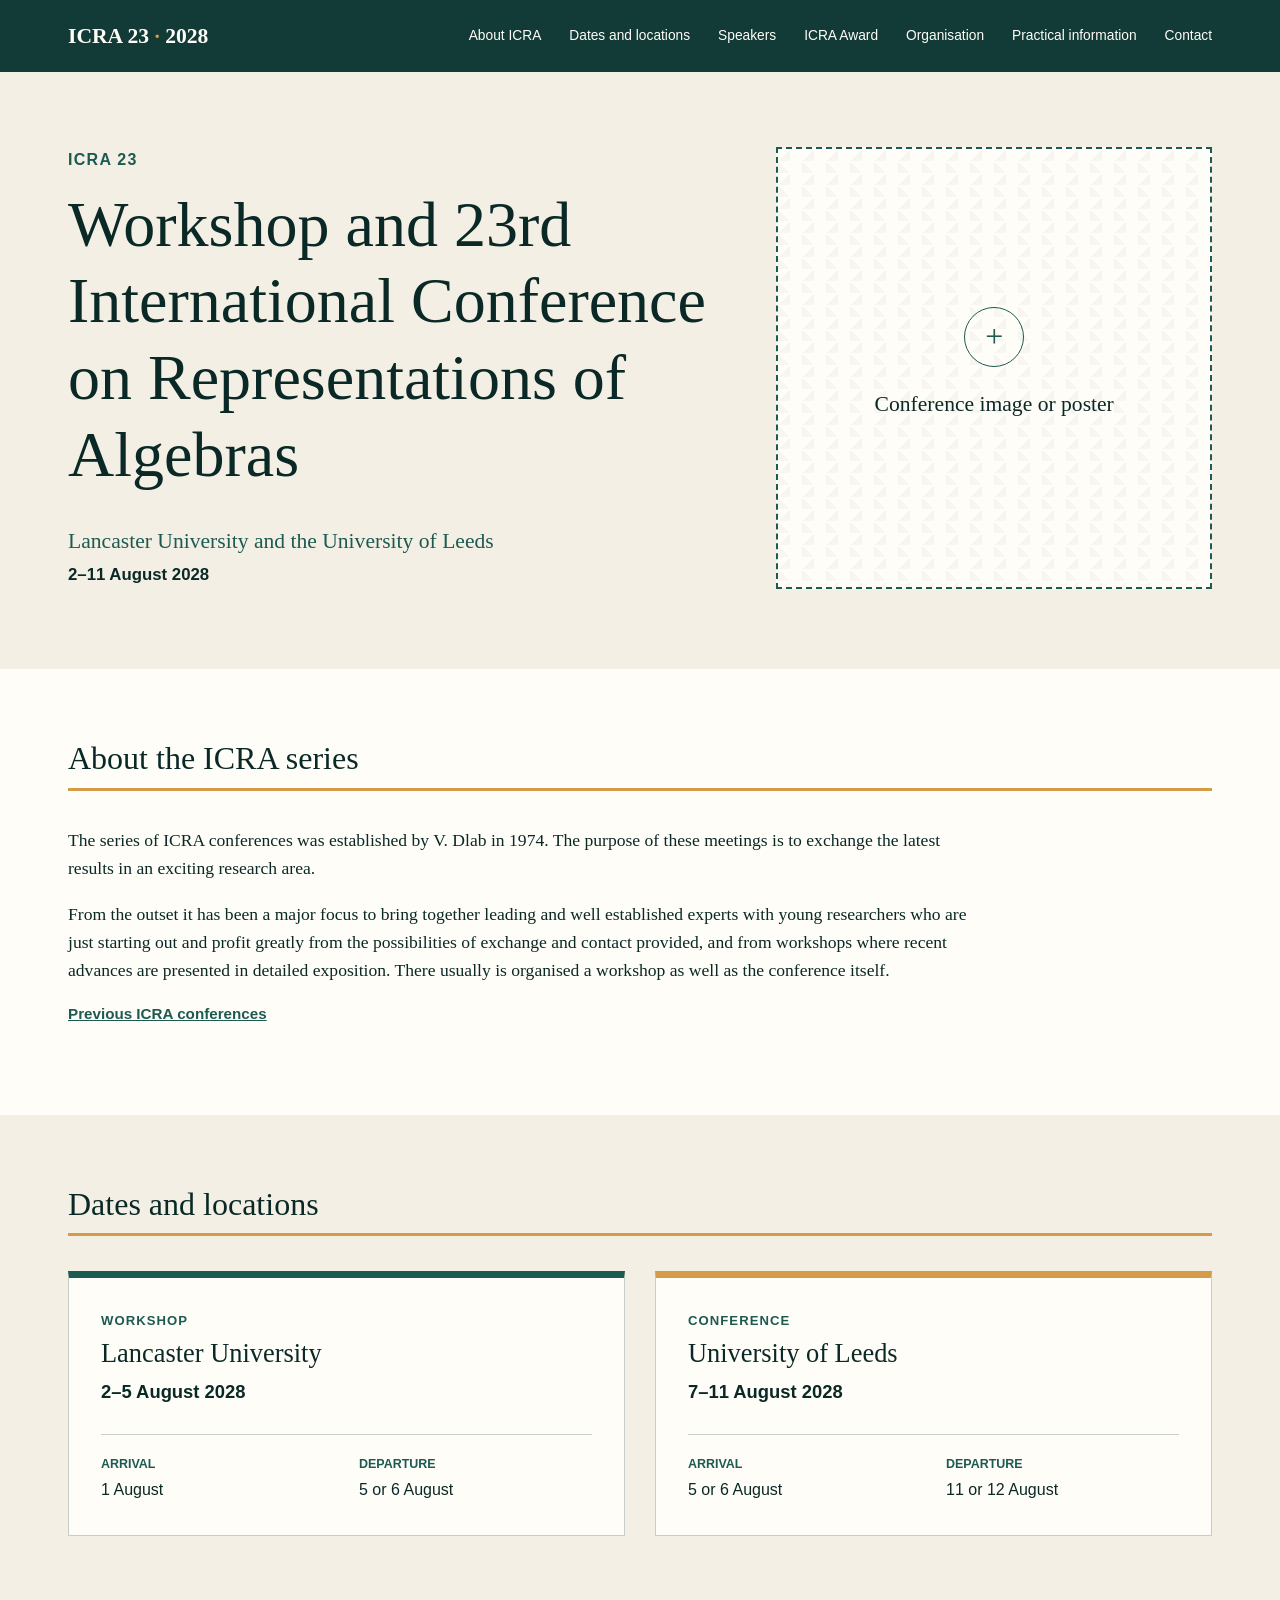
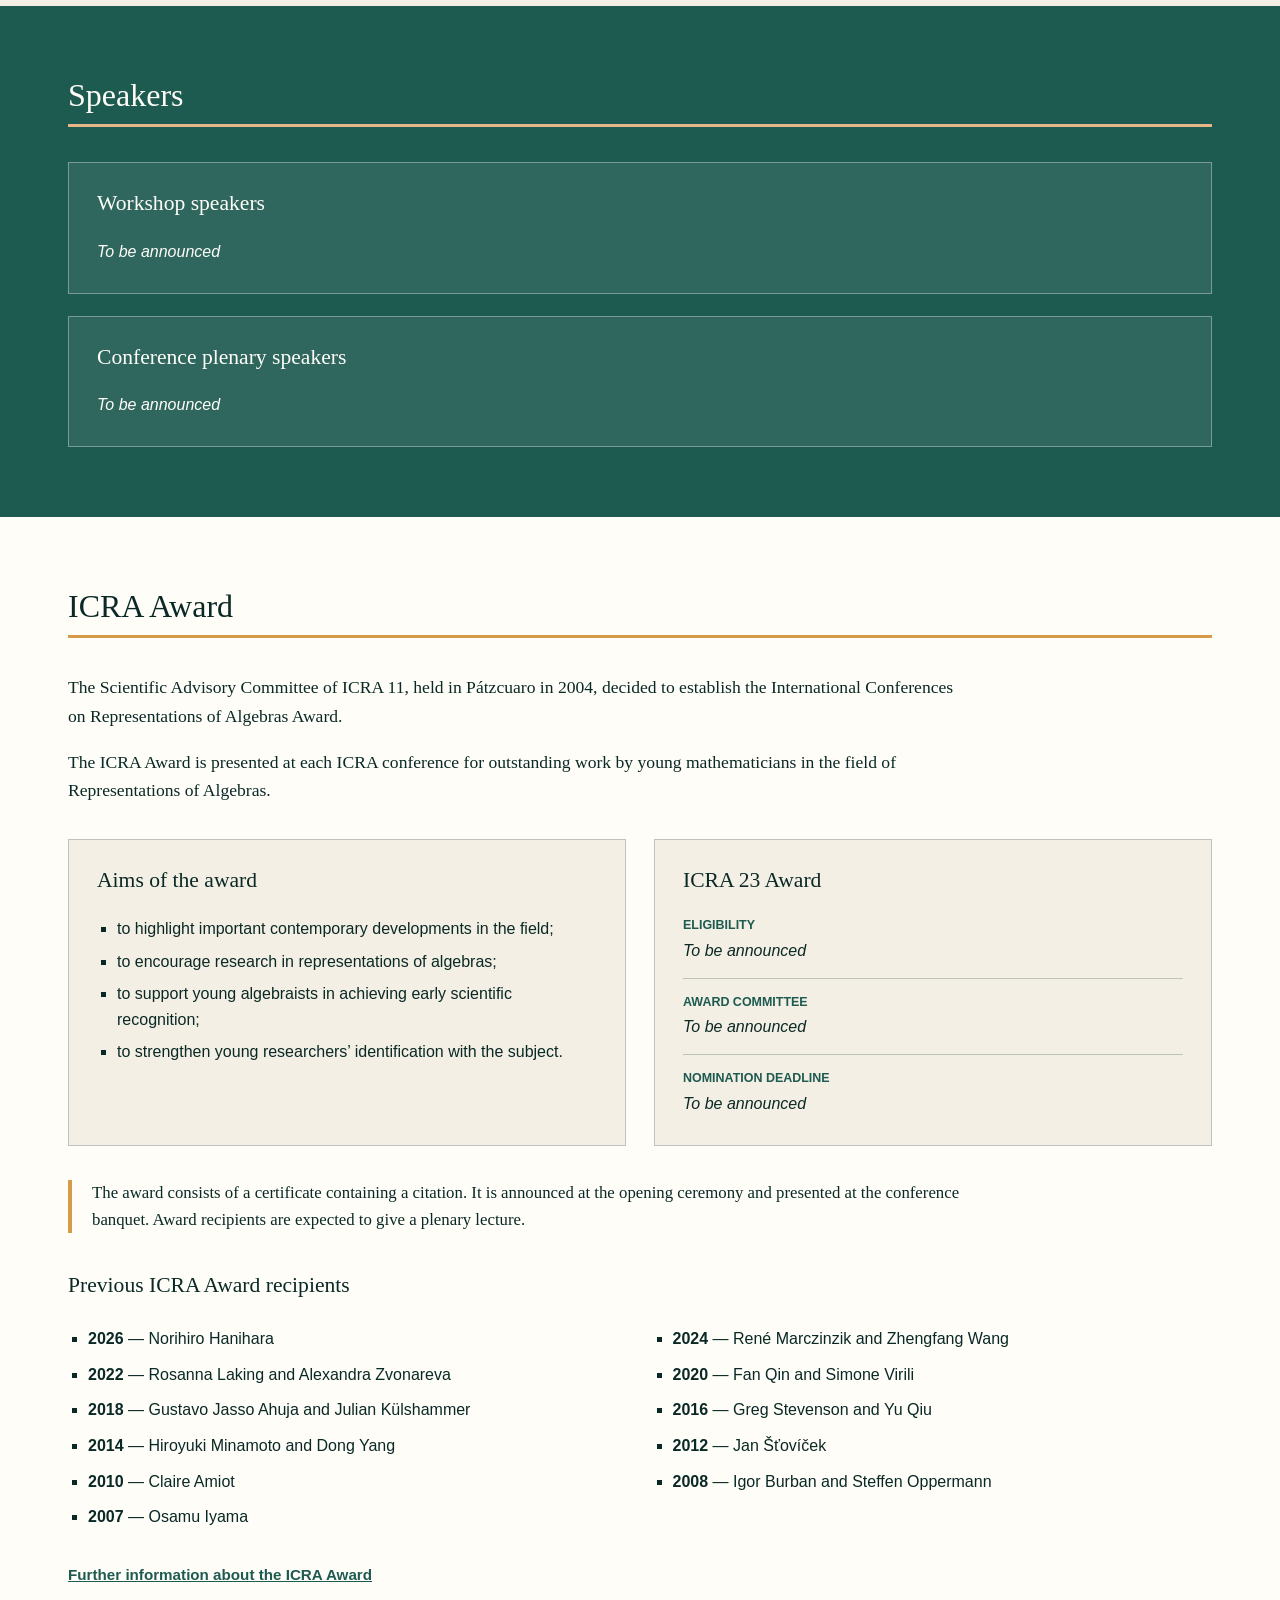
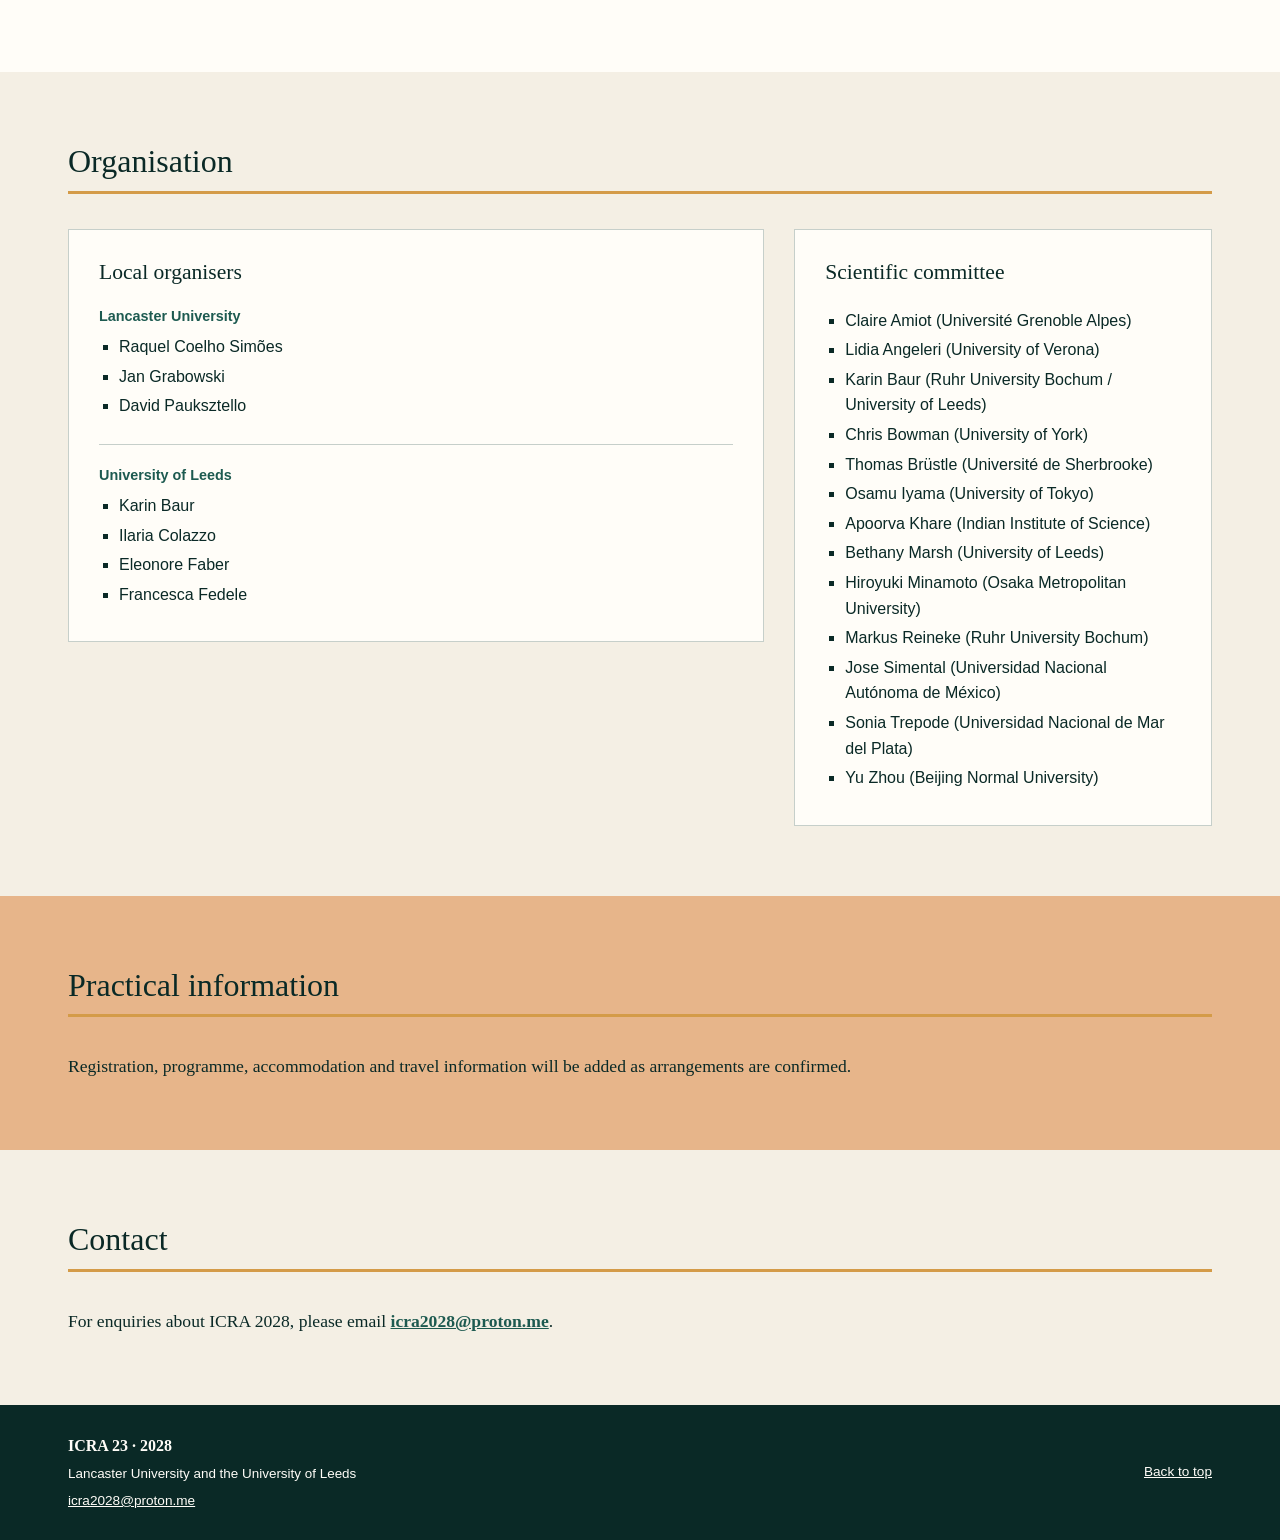
==== commit 565c599c: "organisers" ====
--- a/index.html
+++ b/index.html
@@ -228,6 +228,7 @@
               <li>Karin Baur</li>
               <li>Ilaria Colazzo</li>
               <li>Eleonore Faber</li>
+              <li>Francesca Fedele</li>
             </ul>
           </div>
         </div>
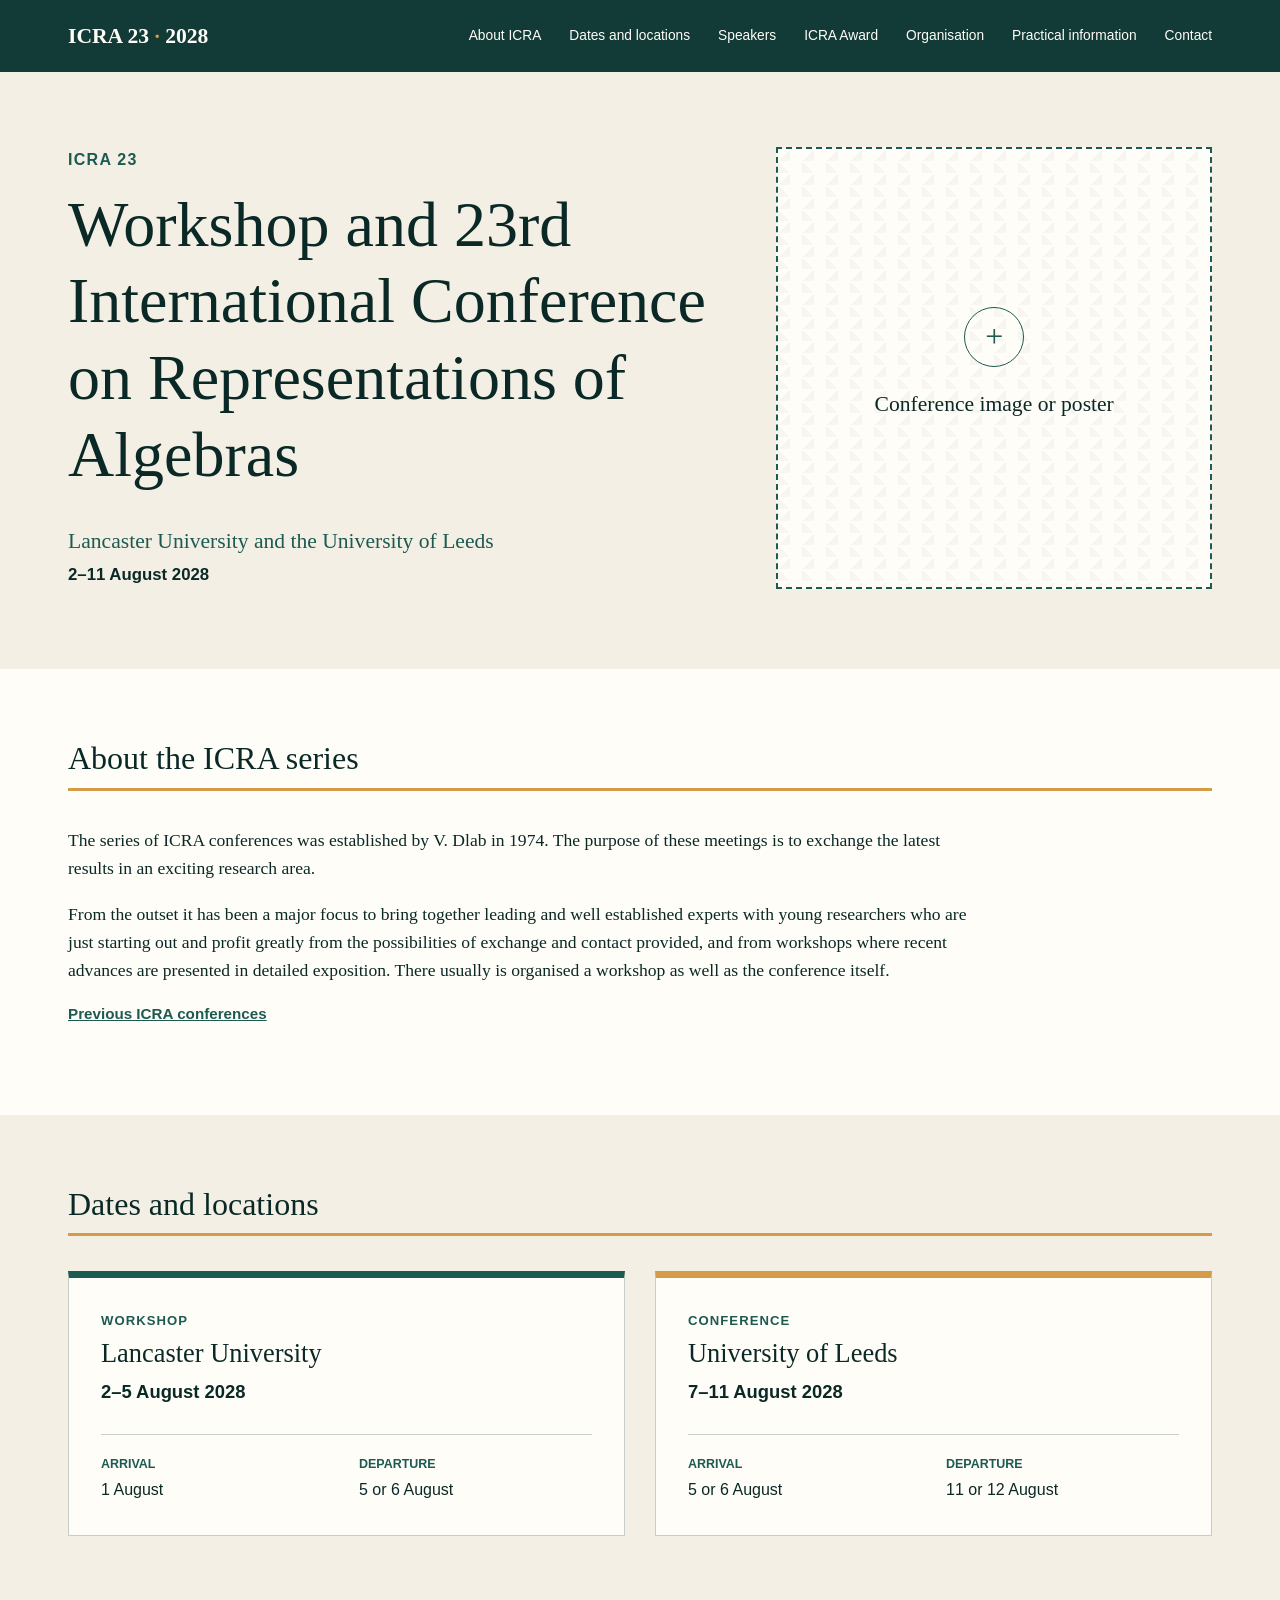
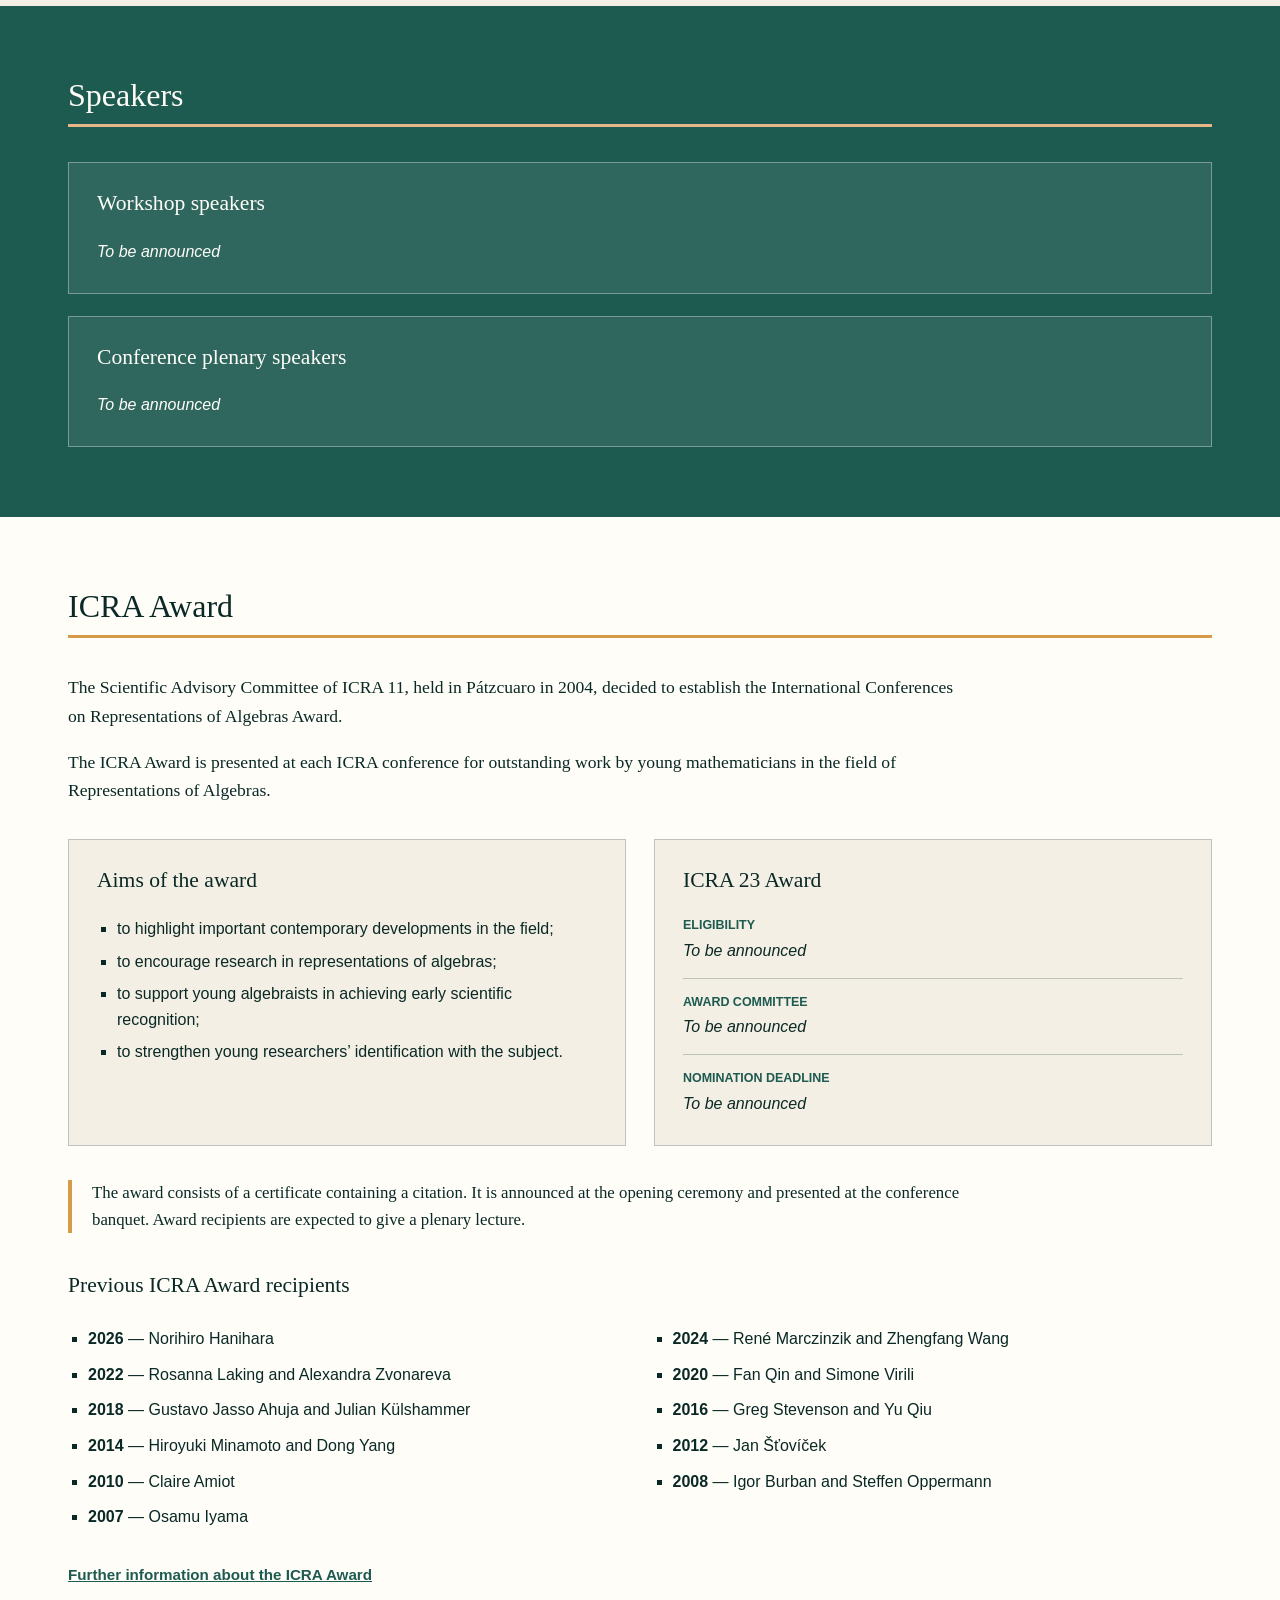
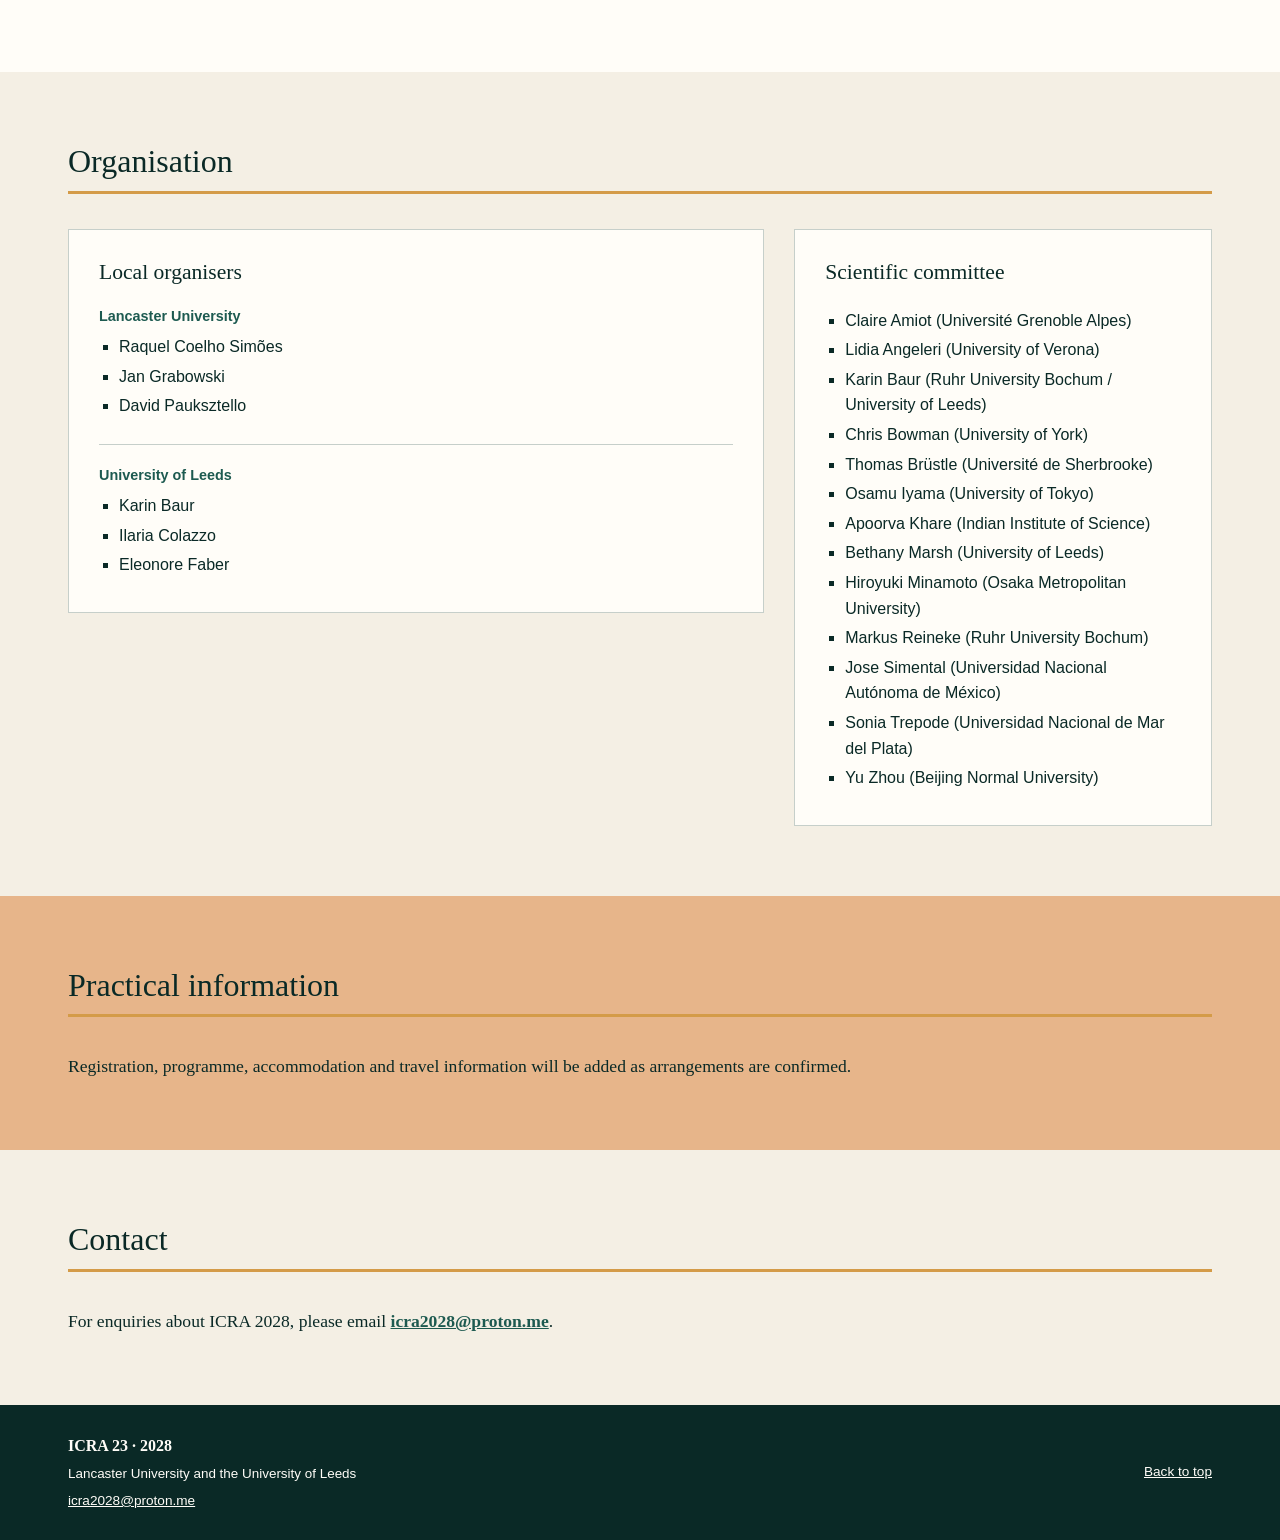
==== commit e53b9f5e: "organisers" ====
--- a/index.html
+++ b/index.html
@@ -228,7 +228,6 @@
               <li>Karin Baur</li>
               <li>Ilaria Colazzo</li>
               <li>Eleonore Faber</li>
-              <li>Francesca Fedele</li>
             </ul>
           </div>
         </div>
